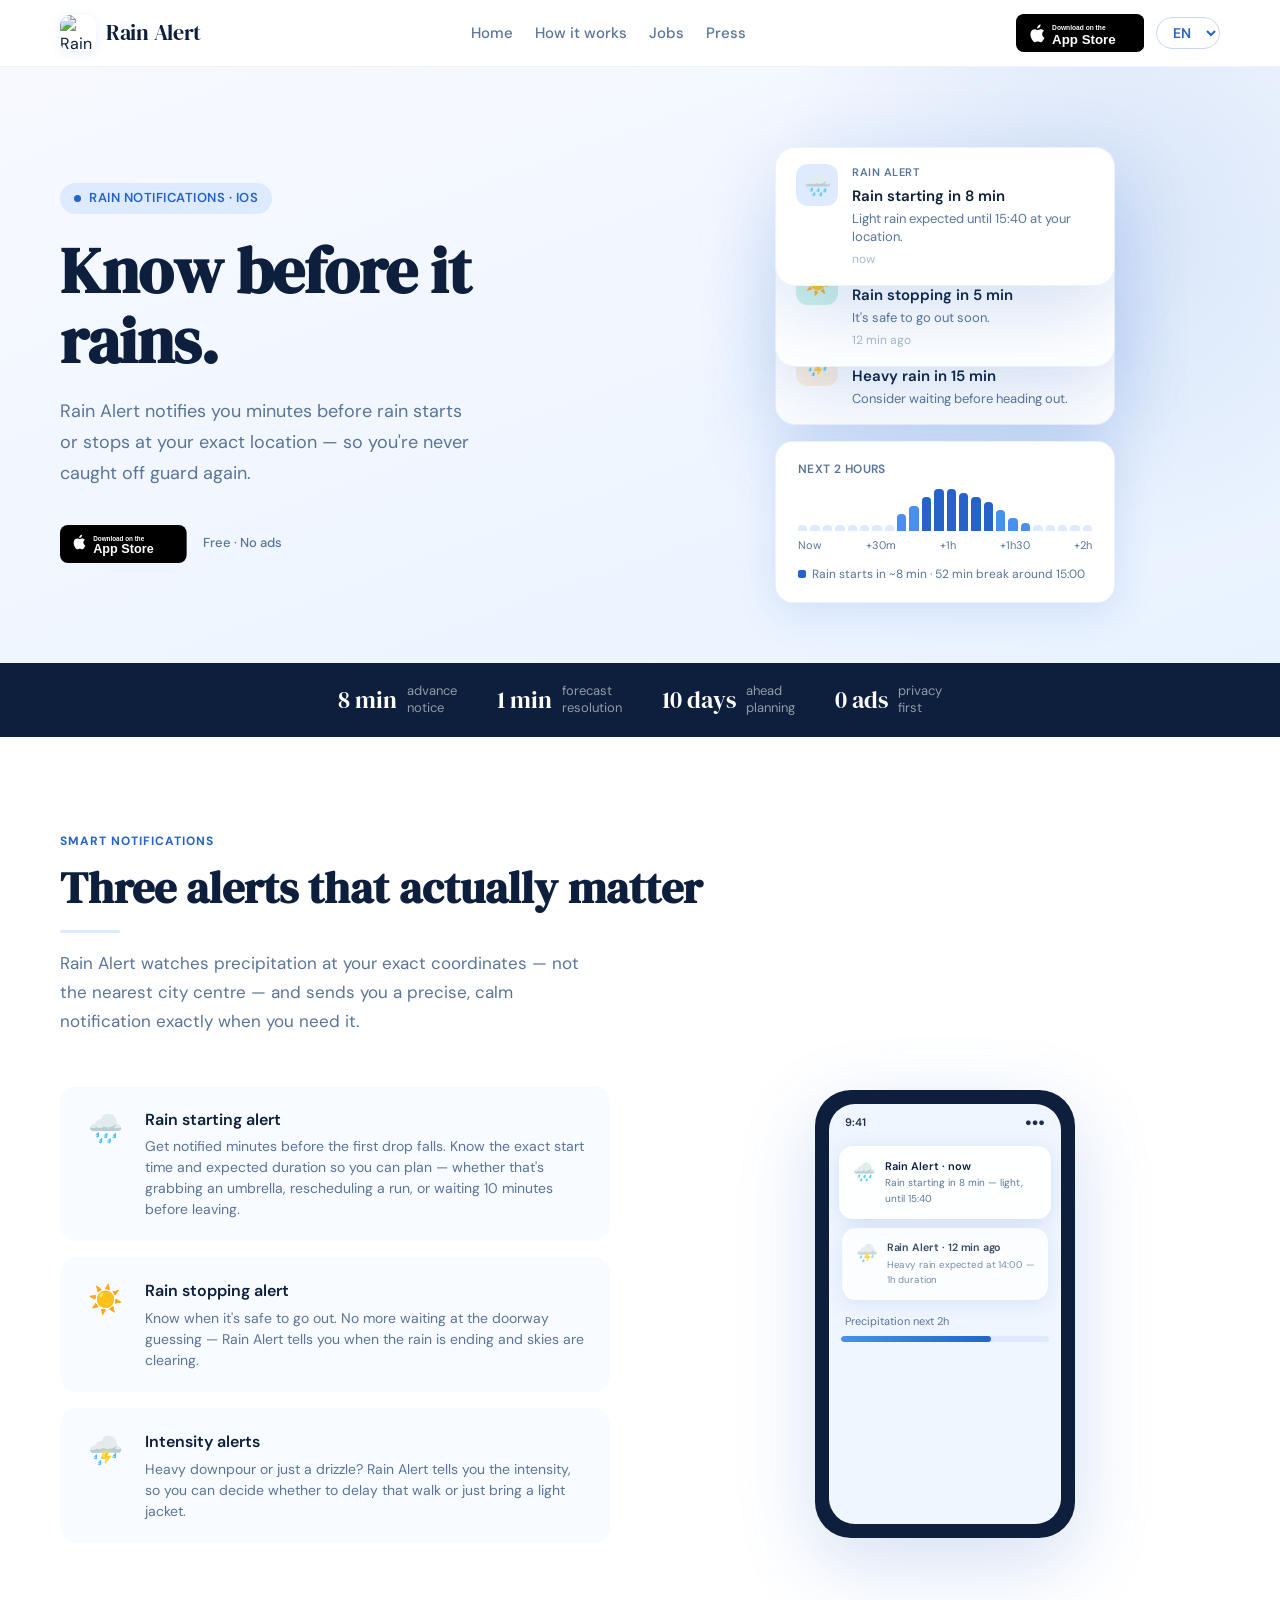
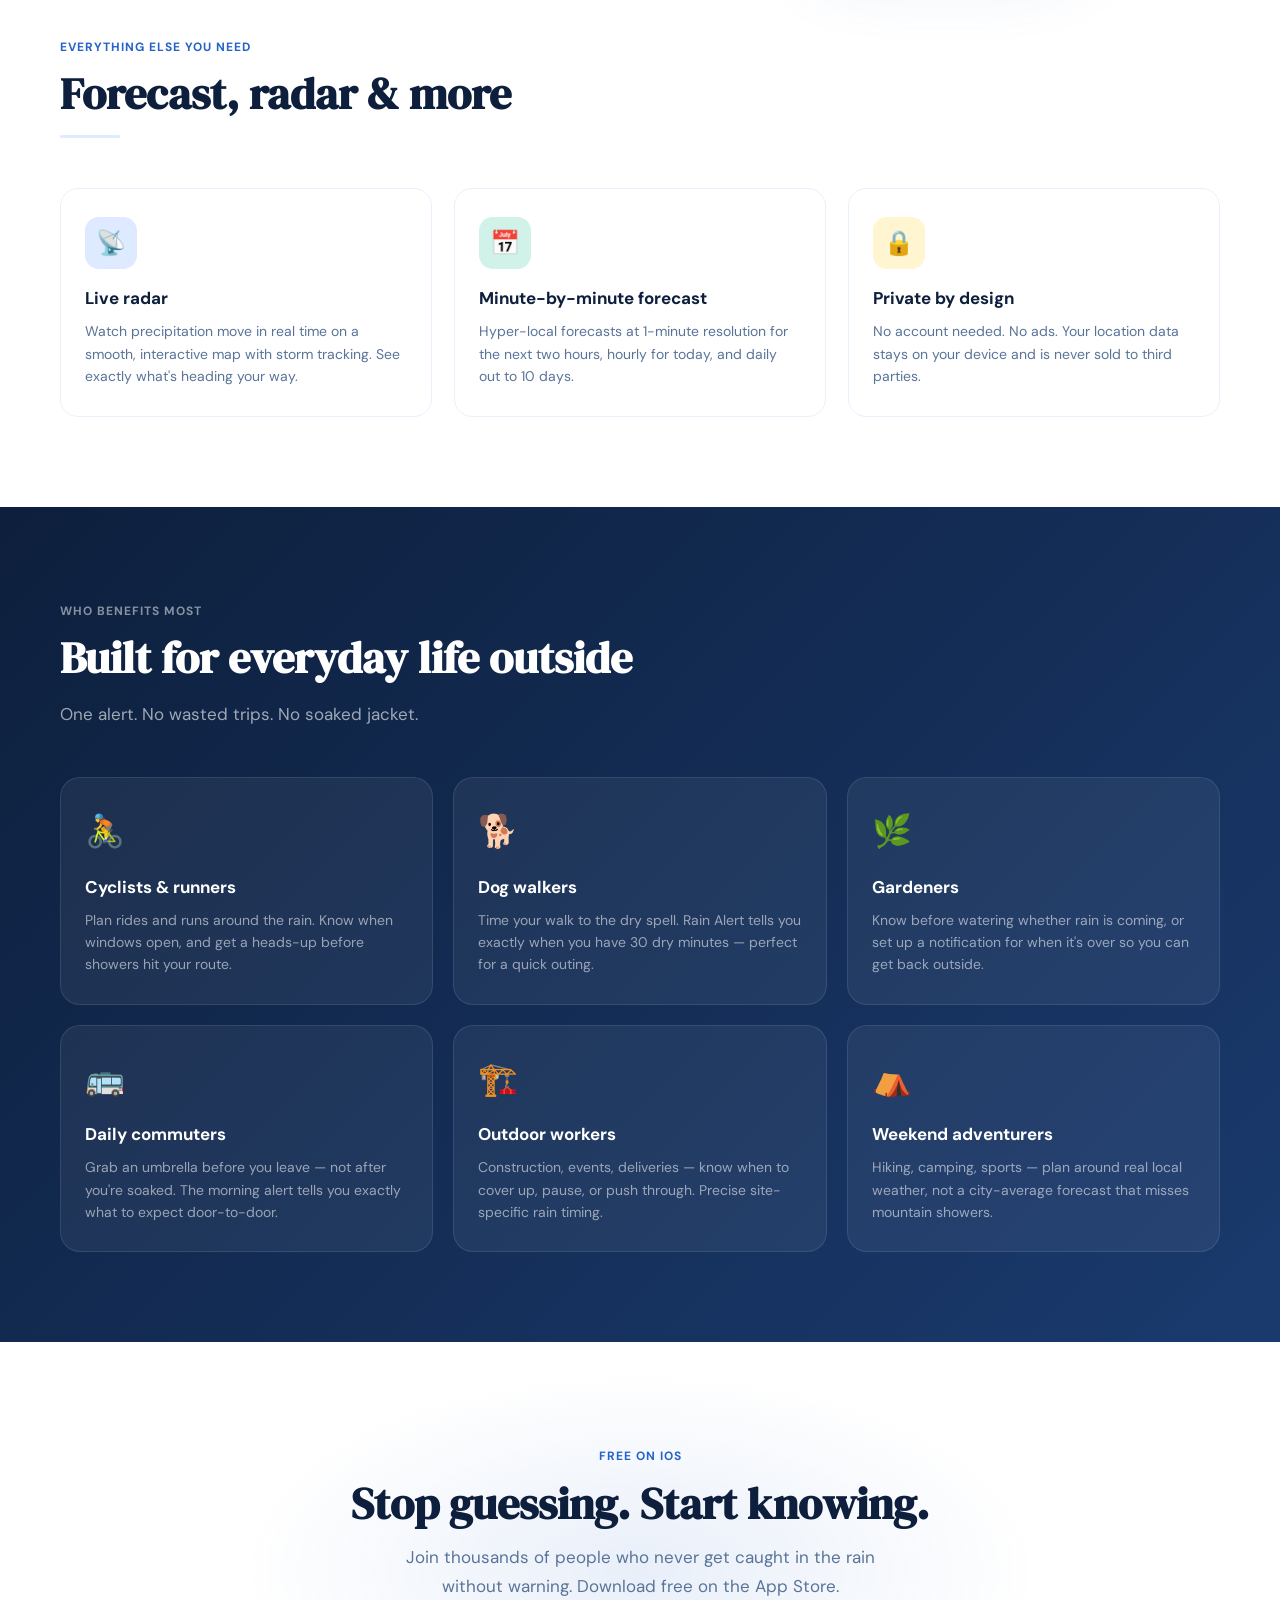
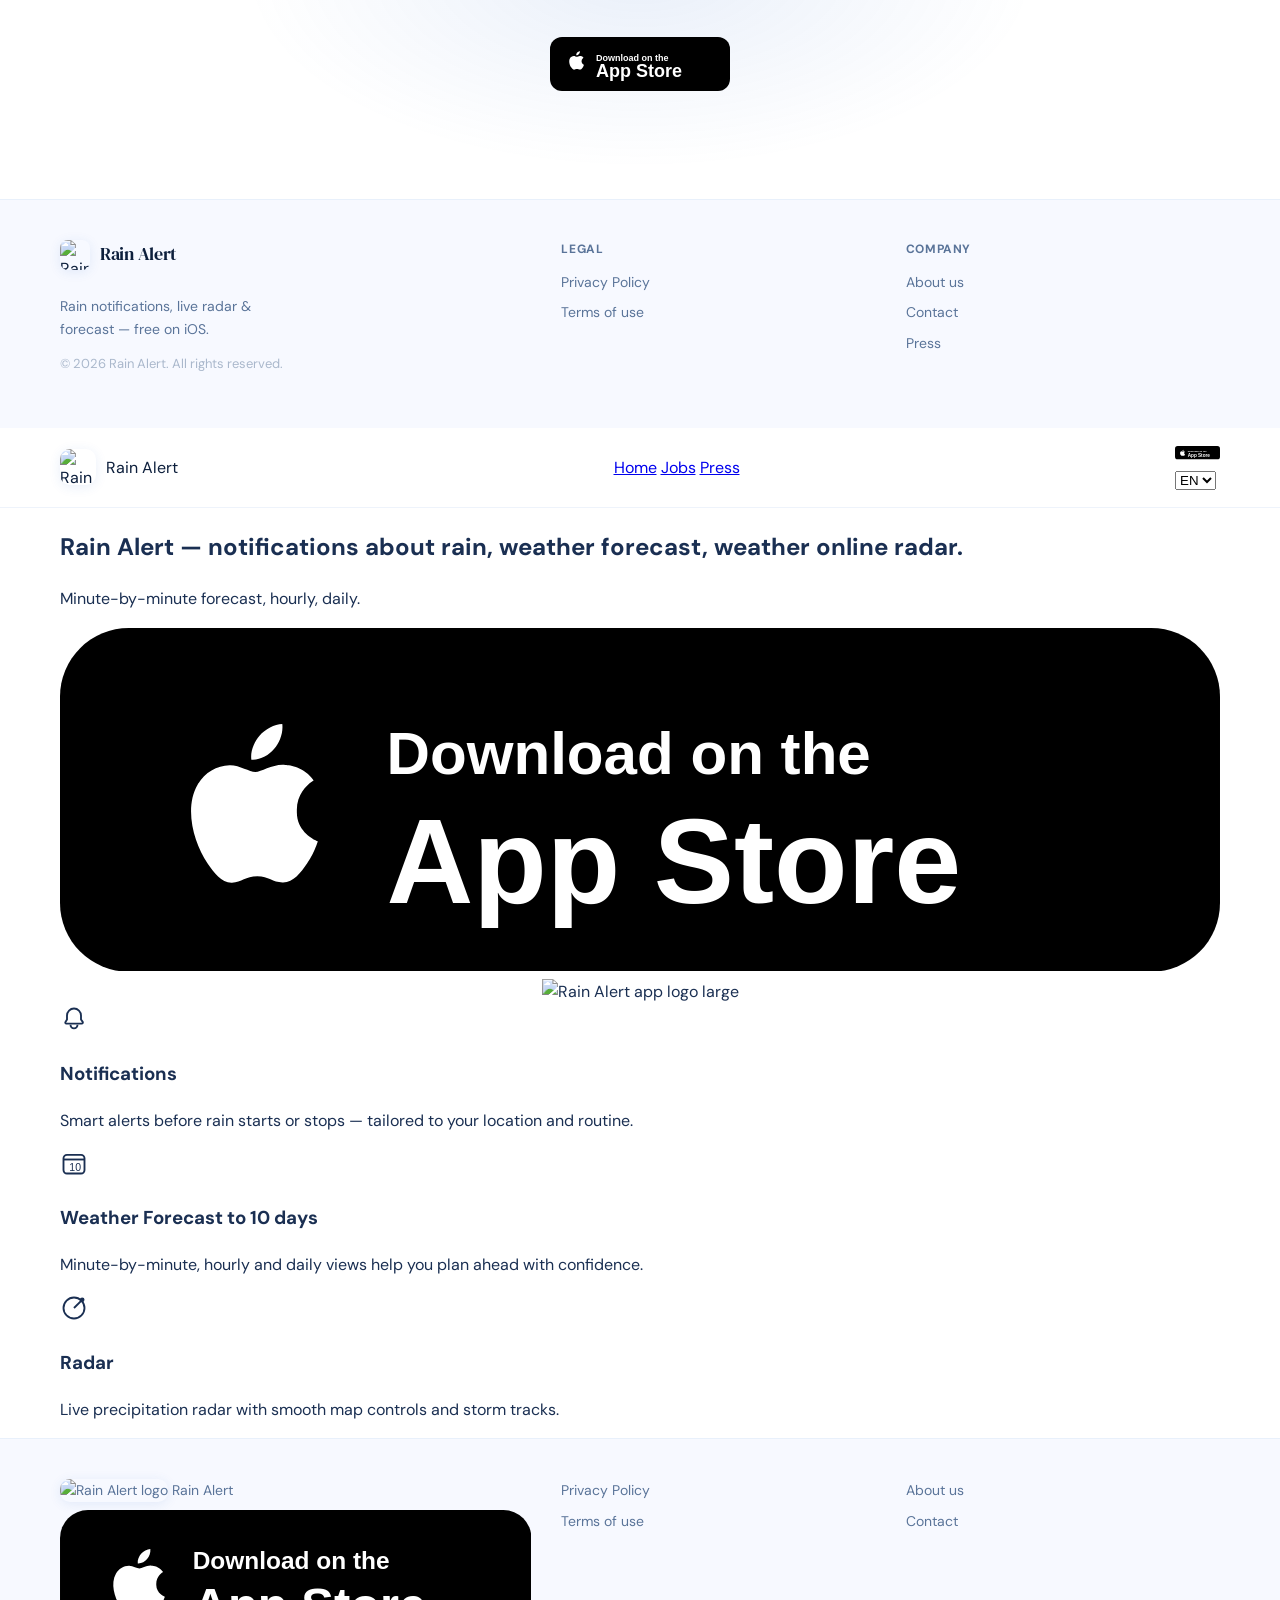
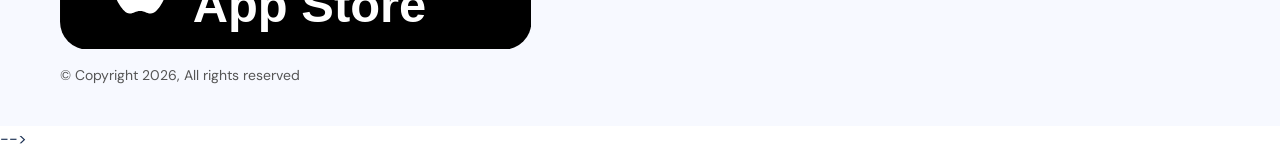
==== index.html @ 39a3f2a4 "Update index.html" ====
<!DOCTYPE html>
<html lang="en">
<head>
  <meta charset="utf-8" />
  <meta name="viewport" content="width=device-width, initial-scale=1" />
  <title>Rain Alert — Know Before It Rains</title>
  <link rel="icon" href="favicon.ico" type="image/x-icon">
  <link rel="icon" type="image/png" sizes="32x32" href="favicon-32x32.png">
  <link rel="preconnect" href="https://fonts.googleapis.com">
  <link rel="preconnect" href="https://fonts.gstatic.com" crossorigin>
  <link href="https://fonts.googleapis.com/css2?family=DM+Serif+Display:ital@0;1&family=DM+Sans:wght@400;500;600&display=swap" rel="stylesheet">
  <meta name="description" content="Rain Alert notifies you exactly when rain starts and stops at your location — minutes before it happens. Free weather radar, hourly & 10-day forecast." />
  <meta name="keywords" content="rain notification app, rain alert, rain start alert, rain stop notification, weather radar, rain forecast app" />
  <meta name="robots" content="index, follow" />
  <meta property="og:title" content="Rain Alert — Know Before It Rains" />
  <meta property="og:description" content="Get notified minutes before rain starts or stops at your exact location." />
  <meta property="og:image" content="https://rainai.app/images/og-image-en.png" />
  <meta property="og:url" content="https://rainai.app/en/" />
  <meta property="og:type" content="website" />
  <meta name="twitter:card" content="summary_large_image" />
  <meta name="twitter:title" content="Rain Alert — Know Before It Rains" />
  <meta name="twitter:description" content="Get notified minutes before rain starts or stops at your exact location." />
  <meta name="twitter:image" content="https://rainai.app/images/og-image-en.png" />

  <style>
    :root {
      --rain: #2563c8;
      --rain-light: #4a8fef;
      --rain-pale: #ddeaff;
      --sky: #f0f6ff;
      --dark: #0d1f3c;
      --text: #1a2f52;
      --muted: #5a7499;
      --white: #ffffff;
      --radius: 18px;
      --shadow-sm: 0 2px 12px rgba(37,99,200,.10);
      --shadow-md: 0 8px 40px rgba(37,99,200,.15);
      --shadow-lg: 0 24px 80px rgba(37,99,200,.20);
    }

    * { box-sizing: border-box; }
    html { scroll-behavior: smooth; }
    html, body { height: 100%; }
    body {
      margin: 0;
      font-family: 'DM Sans', -apple-system, BlinkMacSystemFont, sans-serif;
      color: var(--text);
      background: var(--white);
      line-height: 1.6;
      overflow-x: hidden;
    }

    /* ─── Animated rain background ─── */
    .rain-bg {
      position: fixed;
      inset: 0;
      pointer-events: none;
      z-index: 0;
      overflow: hidden;
      opacity: .4;
    }
    .drop {
      position: absolute;
      top: -40px;
      width: 1.5px;
      background: linear-gradient(to bottom, transparent, var(--rain-light));
      animation: fall linear infinite;
      border-radius: 2px;
    }
    @keyframes fall {
      to { transform: translateY(100vh); opacity: 0; }
    }

    /* ─── Utility ─── */
    .container { width: min(1160px, 92vw); margin: 0 auto; position: relative; z-index: 1; }
    .sr-only { position:absolute; width:1px; height:1px; overflow:hidden; clip:rect(0,0,0,0); }

    /* ─── Header ─── */
    header {
      position: sticky; top: 0; z-index: 100;
      background: rgba(255,255,255,.88);
      backdrop-filter: saturate(180%) blur(12px);
      border-bottom: 1px solid rgba(37,99,200,.08);
    }
    .nav {
      display: flex; align-items: center; justify-content: space-between;
      gap: 20px; padding: 14px 0;
    }
    .brand {
      display: inline-flex; align-items: center; gap: 10px;
      text-decoration: none; color: var(--dark);
    }
    .brand img { width: 36px; height: 36px; border-radius: 10px; box-shadow: var(--shadow-sm); }
    .brand-name { font-family: 'DM Serif Display', Georgia, serif; font-size: 22px; letter-spacing: -.3px; }

    .nav-links { display: flex; gap: 22px; }
    .nav-links a {
      text-decoration: none; color: var(--muted); font-weight: 500;
      font-size: 15px; transition: color .2s;
    }
    .nav-links a:hover { color: var(--rain); }

    .nav-right { display: flex; align-items: center; gap: 12px; }

    /* App Store badge */
    .badge-wrap { display: inline-flex; align-items: center; text-decoration: none; }
    .badge-wrap svg { height: 38px; width: auto; transition: opacity .2s; }
    .badge-wrap:hover svg { opacity: .8; }

    .lang-btn {
      border: 1.5px solid rgba(37,99,200,.25); border-radius: 999px;
      padding: 5px 12px; background: transparent; font-size: 14px;
      font-weight: 600; color: var(--rain); cursor: pointer;
      font-family: inherit; transition: background .2s;
    }
    .lang-btn:hover { background: var(--rain-pale); }

    /* ─── Hero ─── */
    .hero-section {
      padding: 80px 0 60px;
      background: linear-gradient(160deg, #f7f9ff 0%, var(--sky) 55%, #e8f2ff 100%);
      position: relative; overflow: hidden;
    }
    .hero-section::before {
      content: '';
      position: absolute;
      width: 700px; height: 700px;
      background: radial-gradient(circle, rgba(37,99,200,.12) 0%, transparent 70%);
      top: -200px; right: -180px;
      border-radius: 50%;
    }

    .hero-inner {
      display: grid;
      grid-template-columns: 1fr 1fr;
      gap: 60px;
      align-items: center;
    }

    /* Eyebrow tag */
    .eyebrow {
      display: inline-flex; align-items: center; gap: 8px;
      background: var(--rain-pale); color: var(--rain);
      font-size: 13px; font-weight: 600; letter-spacing: .5px;
      padding: 5px 14px; border-radius: 999px;
      margin-bottom: 22px; text-transform: uppercase;
    }
    .eyebrow-dot {
      width: 7px; height: 7px; border-radius: 50%;
      background: var(--rain); animation: pulse 2s infinite;
    }
    @keyframes pulse {
      0%, 100% { opacity: 1; transform: scale(1); }
      50% { opacity: .5; transform: scale(.7); }
    }

    .hero-h1 {
      font-family: 'DM Serif Display', Georgia, serif;
      font-size: clamp(36px, 5vw, 64px);
      line-height: 1.1;
      margin: 0 0 20px;
      color: var(--dark);
      letter-spacing: -.5px;
    }
    .hero-h1 em {
      font-style: italic;
      color: var(--rain);
    }
    .hero-sub {
      font-size: clamp(16px, 2vw, 18px);
      color: var(--muted);
      margin: 0 0 32px;
      max-width: 420px;
      line-height: 1.7;
    }

    .hero-cta-group { display: flex; align-items: center; gap: 16px; flex-wrap: wrap; }

    /* Primary CTA button */
    .cta-primary {
      display: inline-flex; align-items: center; gap: 10px;
      background: var(--dark); color: var(--white);
      text-decoration: none; border-radius: 14px;
      padding: 0 4px 0 0; overflow: hidden;
      font-weight: 600; font-size: 15px;
      box-shadow: var(--shadow-md);
      transition: transform .2s, box-shadow .2s;
    }
    .cta-primary:hover { transform: translateY(-2px); box-shadow: var(--shadow-lg); }

    .cta-stat {
      font-size: 13px; color: var(--muted); font-weight: 500;
    }
    .cta-stat strong { color: var(--text); }

    /* ─── Notification Mock ─── */
    .hero-visual { display: flex; flex-direction: column; align-items: center; gap: 16px; }

    .notif-stack { position: relative; width: 340px; }

    .notif-card {
      background: var(--white);
      border-radius: 20px;
      padding: 16px 20px;
      box-shadow: var(--shadow-lg);
      display: flex; align-items: flex-start; gap: 14px;
      border: 1px solid rgba(37,99,200,.08);
      animation: slideIn .6s cubic-bezier(.22,1,.36,1) both;
    }
    .notif-card:nth-child(2) {
      transform: scale(.95) translateY(-8px);
      opacity: .7;
      animation-delay: .1s;
      position: relative; z-index: -1;
      margin-top: -40px;
    }
    .notif-card:nth-child(3) {
      transform: scale(.90) translateY(-8px);
      opacity: .45;
      animation-delay: .2s;
      position: relative; z-index: -2;
      margin-top: -40px;
    }

    @keyframes slideIn {
      from { opacity: 0; transform: translateY(20px) scale(.96); }
      to   { opacity: 1; transform: translateY(0) scale(1); }
    }

    .notif-icon {
      width: 42px; height: 42px; border-radius: 12px;
      display: grid; place-items: center; flex-shrink: 0;
      font-size: 22px;
    }
    .ni-rain { background: #ddeaff; }
    .ni-stop { background: #d0f2e8; }
    .ni-heavy { background: #fff0dd; }

    .notif-body { flex: 1; }
    .notif-app { font-size: 11px; font-weight: 600; color: var(--muted); text-transform: uppercase; letter-spacing: .5px; }
    .notif-title { font-size: 15px; font-weight: 600; color: var(--dark); margin: 2px 0; }
    .notif-text { font-size: 13px; color: var(--muted); line-height: 1.4; }
    .notif-time { font-size: 12px; color: #aab8cc; margin-top: 4px; }

    /* Rain timeline mini chart */
    .rain-timeline {
      background: var(--white);
      border-radius: var(--radius);
      padding: 18px 22px;
      box-shadow: var(--shadow-md);
      width: 340px;
      border: 1px solid rgba(37,99,200,.08);
      animation: slideIn .7s .3s cubic-bezier(.22,1,.36,1) both;
    }
    .tl-label { font-size: 12px; font-weight: 600; color: var(--muted); text-transform: uppercase; letter-spacing: .4px; margin-bottom: 10px; }
    .tl-bars { display: flex; gap: 3px; align-items: flex-end; height: 42px; }
    .tl-bar {
      flex: 1; border-radius: 4px 4px 0 0;
      background: var(--rain-pale); transition: background .3s;
    }
    .tl-bar.has-rain { background: var(--rain-light); }
    .tl-bar.heavy { background: var(--rain); }
    .tl-times { display: flex; justify-content: space-between; margin-top: 6px; }
    .tl-times span { font-size: 11px; color: var(--muted); }
    .tl-legend { display: flex; align-items: center; gap: 6px; margin-top: 10px; }
    .tl-dot { width: 8px; height: 8px; border-radius: 2px; background: var(--rain); }
    .tl-legend span { font-size: 12px; color: var(--muted); }

    /* ─── Social proof strip ─── */
    .proof-strip {
      background: var(--dark);
      padding: 18px 0;
      position: relative; z-index: 1;
    }
    .proof-inner {
      display: flex; align-items: center; justify-content: center;
      gap: 40px; flex-wrap: wrap;
    }
    .proof-item { display: flex; align-items: center; gap: 10px; }
    .proof-num { font-family: 'DM Serif Display', Georgia, serif; font-size: 24px; color: var(--white); }
    .proof-desc { font-size: 13px; color: rgba(255,255,255,.55); line-height: 1.3; }

    /* ─── Section headers ─── */
    .section-tag {
      display: inline-block;
      font-size: 12px; font-weight: 700; letter-spacing: 1px;
      text-transform: uppercase; color: var(--rain);
      margin-bottom: 12px;
    }
    .section-h2 {
      font-family: 'DM Serif Display', Georgia, serif;
      font-size: clamp(28px, 4vw, 44px);
      color: var(--dark); margin: 0 0 14px; line-height: 1.15;
    }
    .section-lead { font-size: 17px; color: var(--muted); max-width: 520px; line-height: 1.7; }

    /* ─── Notifications section ─── */
    .notif-section { padding: 90px 0; }
    .notif-grid { display: grid; grid-template-columns: 1fr 1fr; gap: 60px; align-items: center; margin-top: 50px; }

    /* Notification types */
    .notif-types { display: flex; flex-direction: column; gap: 16px; }
    .notif-type {
      display: flex; align-items: flex-start; gap: 16px;
      background: #f8fbff; border-radius: 16px;
      padding: 20px; border: 1.5px solid transparent;
      transition: border-color .2s, box-shadow .2s, transform .2s;
      cursor: default;
    }
    .notif-type:hover {
      border-color: rgba(37,99,200,.2);
      box-shadow: var(--shadow-sm);
      transform: translateX(4px);
    }
    .nt-icon { font-size: 28px; flex-shrink: 0; width: 48px; text-align: center; }
    .nt-title { font-weight: 600; font-size: 16px; color: var(--dark); margin-bottom: 4px; }
    .nt-desc { font-size: 14px; color: var(--muted); line-height: 1.5; }

    /* Mini phone mockup */
    .phone-mock {
      position: relative;
      width: 260px; margin: 0 auto;
    }
    .phone-frame {
      background: var(--dark);
      border-radius: 36px;
      padding: 14px;
      box-shadow: var(--shadow-lg), 0 0 0 1px rgba(255,255,255,.05);
    }
    .phone-screen {
      background: var(--sky);
      border-radius: 26px;
      overflow: hidden;
      height: 420px;
      position: relative;
    }
    .phone-status {
      display: flex; justify-content: space-between;
      padding: 10px 16px 6px;
      font-size: 11px; font-weight: 600; color: var(--text);
    }
    .phone-notif {
      margin: 8px 10px;
      background: rgba(255,255,255,.92);
      border-radius: 14px;
      padding: 12px 14px;
      display: flex; gap: 10px; align-items: flex-start;
      box-shadow: 0 4px 20px rgba(37,99,200,.15);
      animation: dropIn .5s cubic-bezier(.22,1,.36,1) both;
    }
    .phone-notif:nth-child(3) { animation-delay: .4s; opacity: .8; transform: scale(.97); }
    @keyframes dropIn {
      from { opacity: 0; transform: translateY(-10px); }
    }
    .phone-ni { font-size: 18px; }
    .phone-nt { font-size: 11px; font-weight: 600; color: var(--dark); }
    .phone-ns { font-size: 10px; color: var(--muted); }
    .phone-rain-bar { margin: 12px; }
    .prb-label { font-size: 11px; color: var(--muted); padding: 0 4px; margin-bottom: 6px; }
    .prb-track { height: 6px; background: var(--rain-pale); border-radius: 4px; overflow: hidden; }
    .prb-fill { height: 100%; background: linear-gradient(90deg, var(--rain-light), var(--rain)); border-radius: 4px; width: 72%; }

    /* ─── Features secondary ─── */
    .features-section { padding: 0 0 90px; }
    .features-grid { display: grid; grid-template-columns: repeat(3, 1fr); gap: 22px; margin-top: 50px; }
    .feat-card {
      background: var(--white);
      border: 1.5px solid #e8f0fb;
      border-radius: var(--radius);
      padding: 28px 24px;
      transition: box-shadow .2s, transform .2s;
    }
    .feat-card:hover { box-shadow: var(--shadow-md); transform: translateY(-4px); }
    .feat-icon {
      width: 52px; height: 52px; border-radius: 14px;
      display: grid; place-items: center;
      font-size: 24px; margin-bottom: 16px;
    }
    .fi-blue { background: #ddeaff; }
    .fi-green { background: #d0f2e8; }
    .fi-yellow { background: #fff5d0; }
    .feat-title { font-weight: 700; font-size: 17px; color: var(--dark); margin-bottom: 8px; }
    .feat-desc { font-size: 14px; color: var(--muted); line-height: 1.6; }

    /* ─── Testimonials / use-cases ─── */
    .cases-section {
      background: linear-gradient(135deg, var(--dark) 0%, #1a3a6e 100%);
      padding: 90px 0;
    }
    .cases-section .section-h2 { color: var(--white); }
    .cases-section .section-lead { color: rgba(255,255,255,.6); }
    .cases-grid { display: grid; grid-template-columns: repeat(3, 1fr); gap: 20px; margin-top: 48px; }
    .case-card {
      background: rgba(255,255,255,.06);
      border: 1px solid rgba(255,255,255,.1);
      border-radius: 20px;
      padding: 28px 24px;
      transition: background .2s;
    }
    .case-card:hover { background: rgba(255,255,255,.10); }
    .case-emoji { font-size: 32px; margin-bottom: 16px; }
    .case-title { font-weight: 700; font-size: 17px; color: var(--white); margin-bottom: 8px; }
    .case-desc { font-size: 14px; color: rgba(255,255,255,.55); line-height: 1.6; }

    /* ─── Final CTA ─── */
    .cta-section { padding: 100px 0; text-align: center; position: relative; overflow: hidden; }
    .cta-section::before {
      content: '';
      position: absolute;
      width: 800px; height: 400px;
      background: radial-gradient(ellipse, rgba(37,99,200,.10) 0%, transparent 70%);
      left: 50%; top: 50%; transform: translate(-50%, -50%);
      pointer-events: none;
    }
    .cta-section .section-h2 { margin: 0 auto 14px; }
    .cta-section .section-lead { margin: 0 auto 36px; }
    .cta-badge-large { display: inline-flex; }
    .cta-badge-large svg { height: 54px; width: auto; }

    /* ─── Footer ─── */
    footer {
      border-top: 1px solid #e8f0fb;
      padding: 40px 0;
      background: #f7f9ff;
    }
    .foot {
      display: grid;
      grid-template-columns: 1.5fr 1fr 1fr;
      gap: 30px; align-items: start;
    }
    .foot-brand { margin-bottom: 12px; }
    .foot-tagline { font-size: 14px; color: var(--muted); max-width: 220px; line-height: 1.6; }
    .foot-copy { font-size: 13px; color: #aab8cc; margin-top: 14px; }
    .foot-col-title { font-size: 12px; font-weight: 700; text-transform: uppercase; letter-spacing: .6px; color: var(--muted); margin-bottom: 12px; }
    .foot-col a { display: block; color: var(--muted); text-decoration: none; font-size: 14px; margin-bottom: 8px; transition: color .2s; }
    .foot-col a:hover { color: var(--rain); }

    /* ─── Divider ─── */
    .divider { width: 60px; height: 3px; background: var(--rain-pale); border-radius: 2px; margin: 16px 0 0; }

    /* ─── Responsive ─── */
    @media (max-width: 900px) {
      .hero-inner { grid-template-columns: 1fr; gap: 40px; }
      .hero-visual { order: -1; }
      .notif-grid { grid-template-columns: 1fr; }
      .features-grid { grid-template-columns: 1fr; }
      .cases-grid { grid-template-columns: 1fr; }
      .foot { grid-template-columns: 1fr; }
      .nav-links { display: none; }
      .proof-inner { gap: 24px; }
    }
    @media (max-width: 600px) {
      .hero-section { padding: 50px 0 40px; }
      .notif-stack { width: 300px; }
      .rain-timeline { width: 300px; }
    }
  </style>
</head>

<!-- Google tag (gtag.js) -->
<script async src="https://www.googletagmanager.com/gtag/js?id=G-SXNFQZE42S"></script>
<script>
  window.dataLayer = window.dataLayer || [];
  function gtag(){dataLayer.push(arguments);}
  gtag('js', new Date());
  gtag('config', 'G-SXNFQZE42S');
</script>

<body>

  <!-- Animated rain drops -->
  <div class="rain-bg" aria-hidden="true" id="rain-canvas"></div>

  <!-- ─── Header ─── -->
  <header>
    <div class="container nav">
      <a class="brand" href="#top" aria-label="Rain Alert home">
        <img src="images/icon_all.png" alt="Rain Alert app icon" />
        <span class="brand-name">Rain Alert</span>
      </a>

      <nav class="nav-links" aria-label="Primary">
        <a href="#top" data-i18n="nav.home">Home</a>
        <a href="#how-it-works" data-i18n="nav.how">How it works</a>
        <a href="mailto:hello@rainai.app" data-i18n="nav.jobs">Jobs</a>
        <a href="mailto:hello@rainai.app" data-i18n="nav.press">Press</a>
      </nav>

      <div class="nav-right">
        <a class="badge-wrap" href="https://apps.apple.com/app/rain-x-weather-radar-forecast/id6503618146" aria-label="Download on the App Store">
          <svg viewBox="0 0 135 40" role="img" xmlns="http://www.w3.org/2000/svg">
            <rect width="135" height="40" rx="8" fill="#000"/>
            <g transform="translate(10,8)" fill="#fff">
              <path d="M17.564 13.19c-.017-2.292 1.872-3.406 1.956-3.455-1.07-1.56-2.73-1.773-3.313-1.794-1.405-.148-2.75.828-3.467.828-.72 0-1.82-.81-2.996-.787-1.533.023-2.947.893-3.733 2.262-1.6 2.772-.406 6.871 1.15 9.12.76 1.09 1.66 2.312 2.85 2.27 1.14-.046 1.57-.734 2.95-.734 1.384 0 1.77.734 2.996.712 1.24-.02 2.03-1.107 2.79-2.2.88-1.28 1.24-2.52 1.26-2.584-.03-.013-2.42-.93-2.44-3.34zM14.93 6.06c.63-.76 1.06-1.82.94-2.88-.91.038-2 .6-2.65 1.36-.58.67-1.09 1.75-.95 2.79 1 .08 2.03-.51 2.66-1.27z"/>
              <g font-family="-apple-system, 'SF Pro Text', Helvetica, Arial, sans-serif" font-weight="600">
                <text x="28" y="9" font-size="7" data-i18n="badge.download">Download on the</text>
                <text x="28" y="24" font-size="14" data-i18n="badge.store">App Store</text>
              </g>
            </g>
          </svg>
        </a>
        <select class="lang-btn" id="lang">
          <option value="en">EN</option>
          <option value="fr">FR</option>
        </select>
      </div>
    </div>
  </header>

  <main id="top">

    <!-- ─── Hero ─── -->
    <section class="hero-section" aria-label="Hero">
      <div class="container hero-inner">

        <div>
          <div class="eyebrow">
            <span class="eyebrow-dot"></span>
            <span data-i18n="hero.eyebrow">Rain notifications · iOS</span>
          </div>
          <h1 class="hero-h1" data-i18n="hero.title">
            Know <em>before</em><br>it rains.
          </h1>
          <p class="hero-sub" data-i18n="hero.subtitle">
            Rain Alert notifies you <strong>minutes before rain starts or stops</strong> at your exact location — so you're never caught off guard again.
          </p>
          <div class="hero-cta-group">
            <a class="badge-wrap" href="https://apps.apple.com/app/rain-x-weather-radar-forecast/id6503618146" aria-label="Download on the App Store">
              <svg viewBox="0 0 160 48" xmlns="http://www.w3.org/2000/svg" role="img">
                <rect width="160" height="48" rx="10" fill="#000"/>
                <g transform="translate(12,9)" fill="#fff">
                  <path d="M17.564 13.19c-.017-2.292 1.872-3.406 1.956-3.455-1.07-1.56-2.73-1.773-3.313-1.794-1.405-.148-2.75.828-3.467.828-.72 0-1.82-.81-2.996-.787-1.533.023-2.947.893-3.733 2.262-1.6 2.772-.406 6.871 1.15 9.12.76 1.09 1.66 2.312 2.85 2.27 1.14-.046 1.57-.734 2.95-.734 1.384 0 1.77.734 2.996.712 1.24-.02 2.03-1.107 2.79-2.2.88-1.28 1.24-2.52 1.26-2.584-.03-.013-2.42-.93-2.44-3.34zM14.93 6.06c.63-.76 1.06-1.82.94-2.88-.91.038-2 .6-2.65 1.36-.58.67-1.09 1.75-.95 2.79 1 .08 2.03-.51 2.66-1.27z"/>
                  <g font-family="-apple-system, 'SF Pro Text', Helvetica, Arial, sans-serif" font-weight="600">
                    <text x="30" y="11" font-size="8" data-i18n="badge.download">Download on the</text>
                    <text x="30" y="27" font-size="16" data-i18n="badge.store">App Store</text>
                  </g>
                </g>
              </svg>
            </a>
            <p class="cta-stat" data-i18n="hero.free">Free · No ads</p>
          </div>
        </div>

        <!-- Visual: stacked notifications + mini timeline -->
        <div class="hero-visual" aria-hidden="true">
          <div class="notif-stack">
            <div class="notif-card">
              <div class="notif-icon ni-rain">🌧️</div>
              <div class="notif-body">
                <div class="notif-app">Rain Alert</div>
                <div class="notif-title" data-i18n="notif1.title">Rain starting in 8 min</div>
                <div class="notif-text" data-i18n="notif1.text">Light rain expected until 15:40 at your location.</div>
                <div class="notif-time" data-i18n="notif1.time">now</div>
              </div>
            </div>
            <div class="notif-card">
              <div class="notif-icon ni-stop">☀️</div>
              <div class="notif-body">
                <div class="notif-app">Rain Alert</div>
                <div class="notif-title" data-i18n="notif2.title">Rain stopping in 5 min</div>
                <div class="notif-text" data-i18n="notif2.text">It's safe to go out soon.</div>
                <div class="notif-time" data-i18n="notif2.time">12 min ago</div>
              </div>
            </div>
            <div class="notif-card">
              <div class="notif-icon ni-heavy">⛈️</div>
              <div class="notif-body">
                <div class="notif-app">Rain Alert</div>
                <div class="notif-title" data-i18n="notif3.title">Heavy rain in 15 min</div>
                <div class="notif-text" data-i18n="notif3.text">Consider waiting before heading out.</div>
              </div>
            </div>
          </div>

          <div class="rain-timeline">
            <div class="tl-label" data-i18n="tl.label">Next 2 hours</div>
            <div class="tl-bars" id="tl-bars"></div>
            <div class="tl-times">
              <span>Now</span><span>+30m</span><span>+1h</span><span>+1h30</span><span>+2h</span>
            </div>
            <div class="tl-legend">
              <div class="tl-dot"></div>
              <span data-i18n="tl.legend">Rain starts in ~8 min, 52 min break around 15:00</span>
            </div>
          </div>
        </div>
      </div>
    </section>

    <!-- ─── Proof strip ─── -->
    <div class="proof-strip" role="complementary" aria-label="Stats">
      <div class="container proof-inner">
        <div class="proof-item">
          <span class="proof-num">8 min</span>
          <span class="proof-desc">advance<br>notice</span>
        </div>
        <div class="proof-item">
          <span class="proof-num">1 min</span>
          <span class="proof-desc">forecast<br>resolution</span>
        </div>
        <div class="proof-item">
          <span class="proof-num">10 days</span>
          <span class="proof-desc">ahead<br>planning</span>
        </div>
        <div class="proof-item">
          <span class="proof-num">0 ads</span>
          <span class="proof-desc">privacy<br>first</span>
        </div>
      </div>
    </div>

    <!-- ─── Notifications deep-dive ─── -->
    <section class="notif-section container" id="how-it-works" aria-label="How notifications work">
      <div>
        <span class="section-tag" data-i18n="notif.tag">Smart notifications</span>
        <h2 class="section-h2" data-i18n="notif.h2">Three alerts that actually matter</h2>
        <div class="divider"></div>
        <p class="section-lead" data-i18n="notif.lead" style="margin-top:16px">
          Rain Alert watches precipitation at your exact coordinates — not the nearest city centre — and sends you a precise, calm notification exactly when you need it.
        </p>
      </div>

      <div class="notif-grid">
        <div class="notif-types">
          <div class="notif-type">
            <div class="nt-icon">🌧️</div>
            <div>
              <div class="nt-title" data-i18n="nt1.title">Rain starting alert</div>
              <div class="nt-desc" data-i18n="nt1.desc">Get notified minutes before the first drop falls. Know the exact start time and expected duration so you can plan — whether that's grabbing an umbrella, rescheduling a run, or waiting 10 minutes before leaving.</div>
            </div>
          </div>
          <div class="notif-type">
            <div class="nt-icon">☀️</div>
            <div>
              <div class="nt-title" data-i18n="nt2.title">Rain stopping alert</div>
              <div class="nt-desc" data-i18n="nt2.desc">Know when it's safe to go out. No more waiting at the doorway guessing — Rain Alert tells you when the rain is ending and skies are clearing.</div>
            </div>
          </div>
          <div class="notif-type">
            <div class="nt-icon">⛈️</div>
            <div>
              <div class="nt-title" data-i18n="nt3.title">Intensity alerts</div>
              <div class="nt-desc" data-i18n="nt3.desc">Heavy downpour or just a drizzle? Rain Alert tells you the intensity, so you can decide whether to delay that walk or just bring a light jacket.</div>
            </div>
          </div>
        </div>

        <!-- Phone mockup -->
        <div>
          <div class="phone-mock" aria-hidden="true">
            <div class="phone-frame">
              <div class="phone-screen">
                <div class="phone-status">
                  <span>9:41</span><span>●●●</span>
                </div>
                <div class="phone-notif">
                  <div class="phone-ni">🌧️</div>
                  <div>
                    <div class="phone-nt" data-i18n="phone.n1">Rain Alert · now</div>
                    <div class="phone-ns" data-i18n="phone.n1t">Rain starting in 8 min — light, until 15:40</div>
                  </div>
                </div>
                <div class="phone-notif">
                  <div class="phone-ni">⛈️</div>
                  <div>
                    <div class="phone-nt" data-i18n="phone.n2">Rain Alert · 12 min ago</div>
                    <div class="phone-ns" data-i18n="phone.n2t">Heavy rain expected at 14:00 — 1h duration</div>
                  </div>
                </div>
                <div class="phone-rain-bar">
                  <div class="prb-label" data-i18n="phone.chart">Precipitation next 2h</div>
                  <div class="prb-track"><div class="prb-fill"></div></div>
                </div>
              </div>
            </div>
          </div>
        </div>
      </div>
    </section>

    <!-- ─── Additional features ─── -->
    <section class="features-section container" aria-label="Additional features">
      <span class="section-tag" data-i18n="feat.tag">Everything else you need</span>
      <h2 class="section-h2" data-i18n="feat.h2">Forecast, radar &amp; more</h2>
      <div class="divider"></div>

      <div class="features-grid">
        <article class="feat-card">
          <div class="feat-icon fi-blue">📡</div>
          <div class="feat-title" data-i18n="feat1.title">Live radar</div>
          <div class="feat-desc" data-i18n="feat1.desc">Watch precipitation move in real time on a smooth, interactive map with storm tracking. See exactly what's heading your way.</div>
        </article>
        <article class="feat-card">
          <div class="feat-icon fi-green">📅</div>
          <div class="feat-title" data-i18n="feat2.title">Minute-by-minute forecast</div>
          <div class="feat-desc" data-i18n="feat2.desc">Hyper-local forecasts at 1-minute resolution for the next two hours, hourly for today, and daily out to 10 days.</div>
        </article>
        <article class="feat-card">
          <div class="feat-icon fi-yellow">🔒</div>
          <div class="feat-title" data-i18n="feat3.title">Private by design</div>
          <div class="feat-desc" data-i18n="feat3.desc">No account needed. No ads. Your location data stays on your device and is never sold to third parties.</div>
        </article>
      </div>
    </section>

    <!-- ─── Use cases ─── -->
    <section class="cases-section" aria-label="Who uses Rain Alert">
      <div class="container">
        <span class="section-tag" style="color:rgba(255,255,255,.5)" data-i18n="cases.tag">Who benefits most</span>
        <h2 class="section-h2" data-i18n="cases.h2">Built for everyday life outside</h2>
        <p class="section-lead" data-i18n="cases.lead">One alert. No wasted trips. No soaked jacket.</p>
        <div class="cases-grid">
          <div class="case-card">
            <div class="case-emoji">🚴</div>
            <div class="case-title" data-i18n="c1.title">Cyclists &amp; runners</div>
            <div class="case-desc" data-i18n="c1.desc">Plan rides and runs around the rain. Know when windows open, and get a heads-up before showers hit your route.</div>
          </div>
          <div class="case-card">
            <div class="case-emoji">🐕</div>
            <div class="case-title" data-i18n="c2.title">Dog walkers</div>
            <div class="case-desc" data-i18n="c2.desc">Time your walk to the dry spell. Rain Alert tells you exactly when you have 30 dry minutes — perfect for a quick outing.</div>
          </div>
          <div class="case-card">
            <div class="case-emoji">🌿</div>
            <div class="case-title" data-i18n="c3.title">Gardeners</div>
            <div class="case-desc" data-i18n="c3.desc">Know before watering whether rain is coming, or set up a notification for when it's over so you can get back outside.</div>
          </div>
          <div class="case-card">
            <div class="case-emoji">🚌</div>
            <div class="case-title" data-i18n="c4.title">Daily commuters</div>
            <div class="case-desc" data-i18n="c4.desc">Grab an umbrella before you leave — not after you're soaked. The morning alert tells you exactly what to expect door-to-door.</div>
          </div>
          <div class="case-card">
            <div class="case-emoji">🏗️</div>
            <div class="case-title" data-i18n="c5.title">Outdoor workers</div>
            <div class="case-desc" data-i18n="c5.desc">Construction, events, deliveries — know when to cover up, pause, or push through. Precise site-specific rain timing.</div>
          </div>
          <div class="case-card">
            <div class="case-emoji">⛺</div>
            <div class="case-title" data-i18n="c6.title">Weekend adventurers</div>
            <div class="case-desc" data-i18n="c6.desc">Hiking, camping, sports — plan around real local weather, not a city-average forecast that misses mountain showers.</div>
          </div>
        </div>
      </div>
    </section>

    <!-- ─── Final CTA ─── -->
    <section class="cta-section" aria-label="Download CTA">
      <div class="container">
        <span class="section-tag" data-i18n="cta.tag">Free on iOS</span>
        <h2 class="section-h2" data-i18n="cta.h2">Stop guessing. Start knowing.</h2>
        <p class="section-lead" data-i18n="cta.lead">
          Join thousands of people who never get caught in the rain without warning. Download free on the App Store.
        </p>
        <a class="badge-wrap cta-badge-large" href="https://apps.apple.com/app/rain-x-weather-radar-forecast/id6503618146" aria-label="Download on the App Store">
          <svg viewBox="0 0 180 54" xmlns="http://www.w3.org/2000/svg" role="img">
            <rect width="180" height="54" rx="12" fill="#000"/>
            <g transform="translate(14,11)" fill="#fff">
              <path d="M17.564 13.19c-.017-2.292 1.872-3.406 1.956-3.455-1.07-1.56-2.73-1.773-3.313-1.794-1.405-.148-2.75.828-3.467.828-.72 0-1.82-.81-2.996-.787-1.533.023-2.947.893-3.733 2.262-1.6 2.772-.406 6.871 1.15 9.12.76 1.09 1.66 2.312 2.85 2.27 1.14-.046 1.57-.734 2.95-.734 1.384 0 1.77.734 2.996.712 1.24-.02 2.03-1.107 2.79-2.2.88-1.28 1.24-2.52 1.26-2.584-.03-.013-2.42-.93-2.44-3.34zM14.93 6.06c.63-.76 1.06-1.82.94-2.88-.91.038-2 .6-2.65 1.36-.58.67-1.09 1.75-.95 2.79 1 .08 2.03-.51 2.66-1.27z"/>
              <g font-family="-apple-system, 'SF Pro Text', Helvetica, Arial, sans-serif" font-weight="600">
                <text x="32" y="13" font-size="9" data-i18n="badge.download">Download on the</text>
                <text x="32" y="29" font-size="18" data-i18n="badge.store">App Store</text>
              </g>
            </g>
          </svg>
        </a>
      </div>
    </section>

  </main>

  <!-- ─── Footer ─── -->
  <footer>
    <div class="container foot">
      <div>
        <div class="foot-brand">
          <a class="brand" href="#top" aria-label="Rain Alert home">
            <img src="images/icon_all.png" alt="Rain Alert logo" style="width:30px;height:30px;border-radius:8px;" />
            <span class="brand-name" style="font-size:18px;">Rain Alert</span>
          </a>
        </div>
        <p class="foot-tagline" data-i18n="footer.tagline">Rain notifications, live radar &amp; forecast — free on iOS.</p>
        <p class="foot-copy">© 2026 Rain Alert. All rights reserved.</p>
      </div>

      <div class="foot-col">
        <div class="foot-col-title" data-i18n="footer.legal.heading">Legal</div>
        <a href="privacy.html" data-i18n="footer.privacy">Privacy Policy</a>
        <a href="terms.html" data-i18n="footer.terms">Terms of use</a>
      </div>

      <div class="foot-col">
        <div class="foot-col-title" data-i18n="footer.company.heading">Company</div>
        <a href="about.html" data-i18n="footer.about">About us</a>
        <a href="mailto:hello@rainai.app" data-i18n="footer.contact">Contact</a>
        <a href="mailto:hello@rainai.app" data-i18n="nav.press">Press</a>
      </div>
    </div>
  </footer>

  <script>
    /* ─── Animated rain drops ─── */
    (function() {
      const canvas = document.getElementById('rain-canvas');
      const COUNT = 40;
      for (let i = 0; i < COUNT; i++) {
        const d = document.createElement('div');
        d.className = 'drop';
        const h = 30 + Math.random() * 80;
        d.style.cssText = `
          left: ${Math.random()*100}%;
          height: ${h}px;
          animation-duration: ${1.2 + Math.random()*2}s;
          animation-delay: ${-Math.random()*3}s;
          opacity: ${0.2 + Math.random()*.5};
        `;
        canvas.appendChild(d);
      }
    })();

    /* ─── Timeline bars ─── */
    (function() {
      const bars = document.getElementById('tl-bars');
      if (!bars) return;
      // 24 bars representing 2h, pattern: dry 0-8, rain 8-18, lighter 18-24
      const pattern = [0,0,0,0,0,0,0,0,.4,.6,.8,1,1,.9,.8,.7,.5,.3,.2,0,0,0,0,0];
      pattern.forEach(v => {
        const b = document.createElement('div');
        b.className = 'tl-bar' + (v >= .7 ? ' heavy' : v > 0 ? ' has-rain' : '');
        b.style.height = Math.max(6, Math.round(v * 42)) + 'px';
        bars.appendChild(b);
      });
    })();

    /* ─── i18n ─── */
    const i18n = {
      en: {
        'badge.download': 'Download on the',
        'badge.store': 'App Store',
        'nav.home': 'Home',
        'nav.how': 'How it works',
        'nav.jobs': 'Jobs',
        'nav.press': 'Press',
        'hero.eyebrow': 'Rain notifications · iOS',
        'hero.title': 'Know before it rains.',
        'hero.subtitle': 'Rain Alert notifies you minutes before rain starts or stops at your exact location — so you\'re never caught off guard again.',
        'hero.free': 'Free · No ads',
        'notif1.title': 'Rain starting in 8 min',
        'notif1.text': 'Light rain expected until 15:40 at your location.',
        'notif1.time': 'now',
        'notif2.title': 'Rain stopping in 5 min',
        'notif2.text': 'It\'s safe to go out soon.',
        'notif2.time': '12 min ago',
        'notif3.title': 'Heavy rain in 15 min',
        'notif3.text': 'Consider waiting before heading out.',
        'tl.label': 'Next 2 hours',
        'tl.legend': 'Rain starts in ~8 min · 52 min break around 15:00',
        'notif.tag': 'Smart notifications',
        'notif.h2': 'Three alerts that actually matter',
        'notif.lead': 'Rain Alert watches precipitation at your exact coordinates — not the nearest city centre — and sends you a precise, calm notification exactly when you need it.',
        'nt1.title': 'Rain starting alert',
        'nt1.desc': 'Get notified minutes before the first drop falls. Know the exact start time and expected duration so you can plan — whether that\'s grabbing an umbrella, rescheduling a run, or waiting 10 minutes before leaving.',
        'nt2.title': 'Rain stopping alert',
        'nt2.desc': 'Know when it\'s safe to go out. No more waiting at the doorway guessing — Rain Alert tells you when the rain is ending and skies are clearing.',
        'nt3.title': 'Intensity alerts',
        'nt3.desc': 'Heavy downpour or just a drizzle? Rain Alert tells you the intensity, so you can decide whether to delay that walk or just bring a light jacket.',
        'phone.n1': 'Rain Alert · now',
        'phone.n1t': 'Rain starting in 8 min — light, until 15:40',
        'phone.n2': 'Rain Alert · 12 min ago',
        'phone.n2t': 'Heavy rain expected at 14:00 — 1h duration',
        'phone.chart': 'Precipitation next 2h',
        'feat.tag': 'Everything else you need',
        'feat.h2': 'Forecast, radar & more',
        'feat1.title': 'Live radar',
        'feat1.desc': 'Watch precipitation move in real time on a smooth, interactive map with storm tracking. See exactly what\'s heading your way.',
        'feat2.title': 'Minute-by-minute forecast',
        'feat2.desc': 'Hyper-local forecasts at 1-minute resolution for the next two hours, hourly for today, and daily out to 10 days.',
        'feat3.title': 'Private by design',
        'feat3.desc': 'No account needed. No ads. Your location data stays on your device and is never sold to third parties.',
        'cases.tag': 'Who benefits most',
        'cases.h2': 'Built for everyday life outside',
        'cases.lead': 'One alert. No wasted trips. No soaked jacket.',
        'c1.title': 'Cyclists & runners',
        'c1.desc': 'Plan rides and runs around the rain. Know when windows open, and get a heads-up before showers hit your route.',
        'c2.title': 'Dog walkers',
        'c2.desc': 'Time your walk to the dry spell. Rain Alert tells you exactly when you have 30 dry minutes — perfect for a quick outing.',
        'c3.title': 'Gardeners',
        'c3.desc': 'Know before watering whether rain is coming, or set up a notification for when it\'s over so you can get back outside.',
        'c4.title': 'Daily commuters',
        'c4.desc': 'Grab an umbrella before you leave — not after you\'re soaked. The morning alert tells you exactly what to expect door-to-door.',
        'c5.title': 'Outdoor workers',
        'c5.desc': 'Construction, events, deliveries — know when to cover up, pause, or push through. Precise site-specific rain timing.',
        'c6.title': 'Weekend adventurers',
        'c6.desc': 'Hiking, camping, sports — plan around real local weather, not a city-average forecast that misses mountain showers.',
        'cta.tag': 'Free on iOS',
        'cta.h2': 'Stop guessing. Start knowing.',
        'cta.lead': 'Join thousands of people who never get caught in the rain without warning. Download free on the App Store.',
        'footer.tagline': 'Rain notifications, live radar & forecast — free on iOS.',
        'footer.legal.heading': 'Legal',
        'footer.company.heading': 'Company',
        'footer.privacy': 'Privacy Policy',
        'footer.terms': 'Terms of use',
        'footer.about': 'About us',
        'footer.contact': 'Contact',
      },
      fr: {
        'badge.download': 'Télécharger sur',
        'badge.store': "l'App Store",
        'nav.home': 'Accueil',
        'nav.how': 'Comment ça marche',
        'nav.jobs': 'Recrutement',
        'nav.press': 'Presse',
        'hero.eyebrow': 'Alertes pluie · iOS',
        'hero.title': 'Sachez avant qu\'il pleuve.',
        'hero.subtitle': 'Rain Alert vous avertit quelques minutes avant que la pluie commence ou s\'arrête à votre position exacte — fini les mauvaises surprises.',
        'hero.free': 'Gratuit · Sans pub',
        'notif1.title': 'Pluie dans 8 min',
        'notif1.text': 'Pluie légère attendue jusqu\'à 15h40 à votre position.',
        'notif1.time': 'maintenant',
        'notif2.title': 'Pluie s\'arrête dans 5 min',
        'notif2.text': 'Vous pouvez bientôt sortir.',
        'notif2.time': 'il y a 12 min',
        'notif3.title': 'Forte pluie dans 15 min',
        'notif3.text': 'Il vaut mieux attendre avant de sortir.',
        'tl.label': 'Prochaines 2 heures',
        'tl.legend': 'Pluie dans ~8 min · Pause de 52 min vers 15h00',
        'notif.tag': 'Notifications intelligentes',
        'notif.h2': 'Trois alertes vraiment utiles',
        'notif.lead': 'Rain Alert surveille les précipitations à vos coordonnées exactes — pas le centre-ville le plus proche — et vous envoie une notification précise et discrète exactement quand vous en avez besoin.',
        'nt1.title': 'Alerte début de pluie',
        'nt1.desc': 'Soyez averti quelques minutes avant la première goutte. Connaissez l\'heure de début exacte et la durée prévue pour planifier — attraper un parapluie, reporter une sortie ou attendre 10 minutes avant de partir.',
        'nt2.title': 'Alerte fin de pluie',
        'nt2.desc': 'Sachez quand il est sûr de sortir. Fini d\'attendre devant la porte — Rain Alert vous dit quand la pluie se termine et le ciel se dégage.',
        'nt3.title': 'Alertes d\'intensité',
        'nt3.desc': 'Averse forte ou simple bruine ? Rain Alert vous indique l\'intensité pour décider si vous retardez votre sortie ou prenez juste un coupe-vent.',
        'phone.n1': 'Rain Alert · maintenant',
        'phone.n1t': 'Pluie dans 8 min — légère, jusqu\'à 15h40',
        'phone.n2': 'Rain Alert · il y a 12 min',
        'phone.n2t': 'Forte pluie prévue à 14h00 — durée 1h',
        'phone.chart': 'Précipitations prochaines 2h',
        'feat.tag': 'Tout ce dont vous avez besoin',
        'feat.h2': 'Prévisions, radar et plus',
        'feat1.title': 'Radar en direct',
        'feat1.desc': 'Regardez les précipitations se déplacer en temps réel sur une carte interactive fluide avec suivi des orages. Voyez exactement ce qui arrive vers vous.',
        'feat2.title': 'Prévisions minute par minute',
        'feat2.desc': 'Prévisions hyper-locales à la minute près pour les deux prochaines heures, heure par heure pour aujourd\'hui, et jour par jour jusqu\'à 10 jours.',
        'feat3.title': 'Privé par conception',
        'feat3.desc': 'Aucun compte requis. Pas de pub. Vos données de localisation restent sur votre appareil et ne sont jamais vendues.',
        'cases.tag': 'Qui en profite le plus',
        'cases.h2': 'Conçu pour la vie quotidienne en extérieur',
        'cases.lead': 'Une alerte. Zéro déplacement inutile. Zéro veste trempée.',
        'c1.title': 'Cyclistes & coureurs',
        'c1.desc': 'Planifiez vos sorties autour de la pluie. Sachez quand les fenêtres sèches s\'ouvrent et recevez une alerte avant les averses.',
        'c2.title': 'Promeneurs de chiens',
        'c2.desc': 'Synchronisez votre balade avec les pauses sèches. Rain Alert vous dit exactement quand vous avez 30 minutes de temps sec.',
        'c3.title': 'Jardiniers',
        'c3.desc': 'Sachez avant d\'arroser si la pluie arrive, ou recevez une alerte quand elle s\'arrête pour retourner au jardin.',
        'c4.title': 'Navetteurs quotidiens',
        'c4.desc': 'Prenez votre parapluie avant de partir — pas après être trempé. L\'alerte matinale vous dit exactement quoi attendre de porte à porte.',
        'c5.title': 'Travailleurs en extérieur',
        'c5.desc': 'Chantier, événements, livraisons — sachez quand vous mettre à l\'abri, faire une pause ou continuer. Timing précis de la pluie sur site.',
        'c6.title': 'Aventuriers du week-end',
        'c6.desc': 'Randonnée, camping, sport — planifiez avec la météo locale réelle, pas une prévision de ville qui rate les averses de montagne.',
        'cta.tag': 'Gratuit sur iOS',
        'cta.h2': 'Fini de deviner. Place à la certitude.',
        'cta.lead': 'Rejoignez des milliers de personnes qui ne se font plus jamais surprendre par la pluie. Téléchargez gratuitement sur l\'App Store.',
        'footer.tagline': 'Alertes pluie, radar en direct & prévisions — gratuit sur iOS.',
        'footer.legal.heading': 'Légal',
        'footer.company.heading': 'Société',
        'footer.privacy': 'Politique de confidentialité',
        'footer.terms': "Conditions d'utilisation",
        'footer.about': 'À propos',
        'footer.contact': 'Contact',
      }
    };

    const updateI18n = (lang) => {
      document.querySelectorAll('[data-i18n]').forEach(el => {
        const key = el.getAttribute('data-i18n');
        const val = i18n[lang]?.[key];
        if (val !== undefined) el.textContent = val;
      });
      document.documentElement.lang = lang;
      localStorage.setItem('lang', lang);
    };

    const langSelect = document.getElementById('lang');
    const urlParams = new URLSearchParams(window.location.search);
    const langFromUrl = urlParams.get('lang');
    const savedLang = langFromUrl || localStorage.getItem('lang') || 'en';
    langSelect.value = savedLang;
    updateI18n(savedLang);

    langSelect.addEventListener('change', (e) => {
      const newLang = e.target.value;
      localStorage.setItem('lang', newLang);
      const base = window.location.pathname.split('/').pop();
      window.location.href = `${base}?lang=${newLang}`;
    });
  </script>
</body>
</html>



<!-- <!DOCTYPE html>
<html lang="en">
<head>

  <meta charset="utf-8" />
  <meta name="viewport" content="width=device-width, initial-scale=1" />
  <title>Rain Alert — Rain Alerts, Radar, and Weather Forecast: minute-by-minute, hourly, and daily</title>
  <link rel="icon" href="favicon.ico" type="image/x-icon">
  <link rel="icon" type="image/png" sizes="32x32" href="favicon-32x32.png">
  <meta name="description" content="Rain Alert delivers minute-by-minute, hourly, and daily weather forecasts with rain alerts and live radar. Accurate, private, and beautifully designed." />
  <meta name="keywords" content="Rain Alert, weather, rain alerts, weather radar, 10 day forecast, rain notification, accurate forecast app" />
  <meta name="robots" content="index, follow" />
  <meta property="og:title" content="Rain Alert — Rain Alerts, Radar, and Weather Forecast" />
  <meta property="og:description" content="AI-powered weather app with minute-by-minute precision and radar. Stay informed before rain starts." />
  <meta property="og:image" content="https://rainai.app/images/og-image-en.png" />
  <meta property="og:url" content="https://rainai.app/en/" />
  <meta property="og:type" content="website" />
  <meta name="twitter:card" content="summary_large_image" />
  <meta name="twitter:title" content="Rain Alert — Smart Rain Alerts" />
  <meta name="twitter:description" content="Get AI-powered weather alerts, forecasts, and radar in one clean app." />
  <meta name="twitter:image" content="https://rainai.app/images/og-image-en.png" />

  
  <style>
    :root {
      --accent-1: rgb(245,195,66); /* yellow 245,195,66 red 213,112,103 */
      --accent-2: rgb(74,164,123);  /* green 74,164,123  */
      --accent-3: rgb(86,171,197);  /* blue 86,171,197 */
      --text: #0f172a;              /* slate-900 */
      --muted: #475569;             /* slate-600 */
      --bg: #ffffff;
      --radius: 16px;
      --shadow: 0 10px 30px rgba(0,0,0,.06);
    }

    * { box-sizing: border-box; }
    html, body { height: 100%; }
    body {
      margin: 0;
      font-family: -apple-system, BlinkMacSystemFont, "SF Pro Text", "Segoe UI", Roboto, Inter, Helvetica, Arial, sans-serif;
      color: var(--text);
      background: var(--bg);
      line-height: 1.5;
    }

    /* Header */
    .container { width: min(1200px, 92vw); margin: 0 auto; }
    header {
      position: sticky; top: 0; z-index: 20;
      background: rgba(255,255,255,.9);
      backdrop-filter: saturate(140%) blur(8px);
      border-bottom: 1px solid #eef2f7;
    }
    .nav { display: grid; grid-template-columns: 1fr auto 1fr; align-items: center; gap: 16px; padding: 14px 0; }
    .brand { display: inline-flex; align-items: center; gap: 10px; text-decoration: none; color: inherit; }
    .brand img { width: 34px; height: 34px; border-radius: 10px; box-shadow: var(--shadow); }
    .brand span { font-family: Impact, Haettenschweiler, 'Arial Black', sans-serif; font-size: 22px; letter-spacing: .5px; }

    .center-links { display: inline-flex; gap: 18px; justify-self: center; }
    .center-links a { text-decoration: none; color: var(--muted); font-weight: 600; }
    .center-links a:hover { color: var(--text); }

    .right-cta { justify-self: end; display: inline-flex; align-items: center; gap: 10px; }

    /* Apple badge (SVG) */
    .app-badge { display: inline-flex; align-items: center; text-decoration: none; }
    .app-badge svg { height: 40px; width: auto; }
    .lang-switch { border: 1px solid #e5e7eb; border-radius: 999px; padding: 6px 10px; background: #fff; font-size: 14px; }

    /* Hero split */
    .hero { padding: 56px 0; }
    .split { display: grid; grid-template-columns: 1.2fr 1fr; gap: 40px; align-items: center; }
    .hero h1 { font-size: clamp(28px, 4vw, 48px); margin: 0 0 14px; }
    .hero p { font-size: clamp(16px, 2.2vw, 18px); color: var(--muted); margin: 0 0 20px; }
    .hero-visual { justify-self: center; }
    .hero-visual img { width: min(50vw, 520px); height: auto; border-radius: 24px; box-shadow: var(--shadow); }

    /* Gradient strip decoration */
    .grad { position: relative; }
    .grad::before {
      content: ""; position: absolute; inset: -40px -10vw auto -10vw; height: 220px; z-index: -1;
      background: linear-gradient(90deg, var(--accent-1), var(--accent-2), var(--accent-3));
      opacity: .12; filter: blur(12px);
      border-radius: 40px;
    }

    /* Features */
    .features { padding: 40px 0 70px; }
    .grid-3 { display: grid; grid-template-columns: repeat(3, 1fr); gap: 22px; }
    .card { background: #fff; border: 1px solid #eef2f7; border-radius: var(--radius); padding: 22px; box-shadow: var(--shadow); }
    .card h3 { margin: 12px 0 6px; font-size: 20px; }
    .card p { margin: 0; color: var(--muted); }
    .icon { width: 56px; height: 56px; border-radius: 14px; display: grid; place-items: center; }
    .i1 { background: color-mix(in srgb, var(--accent-1) 100%, white); }
    .i2 { background: color-mix(in srgb, var(--accent-2) 100%, white); }
    .i3 { background: color-mix(in srgb, var(--accent-3) 100%, white); }

    /* Footer */
    footer { border-top: 1px solid #eef2f7; padding: 34px 0; margin-top: 40px; }
    .foot { display: grid; grid-template-columns: 1fr 1fr 1fr; gap: 20px; align-items: start; }
    .foot-col { display: grid; gap: 10px; }
    .foot a { color: var(--muted); text-decoration: none; }
    .foot a:hover { color: var(--text); }

    /* Minor pages/sections */
    section.page { padding: 40px 0; border-top: 1px dashed #eef2f7; }

    /* Responsive */
    @media (max-width: 920px) {
      .nav { grid-template-columns: 1fr; gap: 10px; }
      .center-links { justify-self: start; }
      .right-cta { justify-self: start; }
      .split { grid-template-columns: 1fr; text-align: left; }
      .hero-visual img { width: 86vw; }
      .grid-3 { grid-template-columns: 1fr; }
      .foot { grid-template-columns: 1fr; }
    }
  </style>
</head>

<!-- Google tag (gtag.js) -->
<script async src="https://www.googletagmanager.com/gtag/js?id=G-SXNFQZE42S"></script>
<script>
  window.dataLayer = window.dataLayer || [];
  function gtag(){dataLayer.push(arguments);}
  gtag('js', new Date());

  gtag('config', 'G-SXNFQZE42S');
</script>
  
<body>
  <!-- Header -->
  <header>
    <div class="container nav">
      <a class="brand" href="#top" aria-label="Rain Alert home">
        <img src="images/icon_all.png" alt="Rain Alert logo" />
        <span>Rain Alert</span>
      </a>

      <nav class="center-links" aria-label="Primary">
        <a href="#top" data-i18n="nav.home">Home</a>
        <a href="mailto:hello@rainai.app" data-i18n="nav.jobs">Jobs</a>
        <a href="mailto:hello@rainai.app" data-i18n="nav.press">Press</a>
      </nav>

      <div class="right-cta">
        <a class="app-badge" href="https://apps.apple.com/app/rain-x-weather-radar-forecast/id6503618146" aria-label="Download on the App Store">
          <!-- Clean, accessible inline SVG badge (monochrome) -->
          <svg viewBox="0 0 135 40" role="img" aria-label="Download on the App Store" xmlns="http://www.w3.org/2000/svg">
            <rect width="135" height="40" rx="8" fill="#000"/>
            <g transform="translate(10,8)" fill="#fff">
              <!-- Apple logo -->
              <path d="M17.564 13.19c-.017-2.292 1.872-3.406 1.956-3.455-1.07-1.56-2.73-1.773-3.313-1.794-1.405-.148-2.75.828-3.467.828-.72 0-1.82-.81-2.996-.787-1.533.023-2.947.893-3.733 2.262-1.6 2.772-.406 6.871 1.15 9.12.76 1.09 1.66 2.312 2.85 2.27 1.14-.046 1.57-.734 2.95-.734 1.384 0 1.77.734 2.996.712 1.24-.02 2.03-1.107 2.79-2.2.88-1.28 1.24-2.52 1.26-2.584-.03-.013-2.42-.93-2.44-3.34zM14.93 6.06c.63-.76 1.06-1.82.94-2.88-.91.038-2 .6-2.65 1.36-.58.67-1.09 1.75-.95 2.79 1 .08 2.03-.51 2.66-1.27z"/>
              <!-- Text block -->
              <g font-family="-apple-system, 'SF Pro Text', Helvetica, Arial, sans-serif" font-weight="600">
                <text x="28" y="9" font-size="7" data-i18n="badge.download">Download on the</text>
                <text x="28" y="24" font-size="14" data-i18n="badge.store">App Store</text>
              </g>
            </g>
          </svg>
        </a>
        <select class="lang-switch" id="lang">
          <option value="en">EN</option>
          <option value="fr">FR</option>
        </select>
      </div>
    </div>
  </header>

  <!-- Hero Split -->
  <main id="top">
    <section class="hero grad container" aria-label="Intro">
      <div class="split">
        <div>
          <h1 data-i18n="hero.title">Rain Alert — notifications about rain, weather forecast, weather online radar.</h1>
          <p data-i18n="hero.subtitle">Minute-by-minute forecast, hourly, daily.</p>
          <a class="app-badge" href="https://apps.apple.com/app/rain-x-weather-radar-forecast/id6503618146" aria-label="Download on the App Store">
            <svg viewBox="0 0 135 40" xmlns="http://www.w3.org/2000/svg" role="img" aria-label="Download on the App Store">
              <rect width="135" height="40" rx="8" fill="#000"/>
              <g transform="translate(10,8)" fill="#fff">
                <path d="M17.564 13.19c-.017-2.292 1.872-3.406 1.956-3.455-1.07-1.56-2.73-1.773-3.313-1.794-1.405-.148-2.75.828-3.467.828-.72 0-1.82-.81-2.996-.787-1.533.023-2.947.893-3.733 2.262-1.6 2.772-.406 6.871 1.15 9.12.76 1.09 1.66 2.312 2.85 2.27 1.14-.046 1.57-.734 2.95-.734 1.384 0 1.77.734 2.996.712 1.24-.02 2.03-1.107 2.79-2.2.88-1.28 1.24-2.52 1.26-2.584-.03-.013-2.42-.93-2.44-3.34zM14.93 6.06c.63-.76 1.06-1.82.94-2.88-.91.038-2 .6-2.65 1.36-.58.67-1.09 1.75-.95 2.79 1 .08 2.03-.51 2.66-1.27z"/>
                <g font-family="-apple-system, 'SF Pro Text', Helvetica, Arial, sans-serif" font-weight="600">
                  <text x="28" y="9" font-size="7" data-i18n="badge.download">Download on the</text>
                  <text x="28" y="24" font-size="14" data-i18n="badge.store">App Store</text>
                </g>
              </g>
            </svg>
          </a>
        </div>
        <div class="hero-visual" aria-hidden="true">
          <img src="images/icon_all.png" alt="Rain Alert app logo large" />
        </div>
      </div>
    </section>

    <!-- Features -->
    <section class="features container" aria-label="Features">
      <div class="grid-3">
        <!-- AI notifications -->
        <article class="card">
          <div class="icon i1" aria-hidden="true">
            <!-- Bell SVG -->
            <svg width="28" height="28" viewBox="0 0 24 24" fill="none" xmlns="http://www.w3.org/2000/svg" aria-hidden="true">
              <path d="M12 3a6 6 0 0 0-6 6v3.382l-1.447 2.41A1 1 0 0 0 5.382 16H18.62a1 1 0 0 0 .83-1.55L18 12.382V9a6 6 0 0 0-6-6Z" stroke="currentColor" stroke-width="1.6"/>
              <path d="M9 17a3 3 0 0 0 6 0" stroke="currentColor" stroke-width="1.6"/>
            </svg>
          </div>
          <h3 data-i18n="features.aiTitle">Notifications</h3>
          <p data-i18n="features.aiText">Smart alerts before rain starts or stops — tailored to your location and routine.</p>
        </article>

        <!-- 10-day forecast -->
        <article class="card">
          <div class="icon i2" aria-hidden="true">
            <!-- Calendar 10 SVG -->
            <svg width="28" height="28" viewBox="0 0 24 24" fill="none" xmlns="http://www.w3.org/2000/svg" aria-hidden="true">
              <rect x="3" y="5" width="18" height="16" rx="3" stroke="currentColor" stroke-width="1.6"/>
              <path d="M3 9h18" stroke="currentColor" stroke-width="1.6"/>
              <text x="8" y="19" font-size="9" font-family="-apple-system, 'SF Pro Text', Arial" fill="currentColor">10</text>
            </svg>
          </div>
          <h3 data-i18n="features.forecastTitle">Weather Forecast to 10 days</h3>
          <p data-i18n="features.forecastText">Minute-by-minute, hourly and daily views help you plan ahead with confidence.</p>
        </article>

        <!-- Radar -->
        <article class="card">
          <div class="icon i3" aria-hidden="true">
            <!-- Radar SVG -->
            <svg width="28" height="28" viewBox="0 0 24 24" fill="none" xmlns="http://www.w3.org/2000/svg" aria-hidden="true">
              <circle cx="12" cy="12" r="9" stroke="currentColor" stroke-width="1.6"/>
              <path d="M12 12 19 5" stroke="currentColor" stroke-width="1.6"/>
              <circle cx="19" cy="5" r="2" fill="currentColor"/>
            </svg>
          </div>
          <h3 data-i18n="features.radarTitle">Radar</h3>
          <p data-i18n="features.radarText">Live precipitation radar with smooth map controls and storm tracks.</p>
        </article>
      </div>
    </section>

  </main>

  <!-- Footer -->
  <footer>
    <div class="container foot">
      <div class="foot-col">
        <a class="brand" href="#top" aria-label="Rain Alert home in footer">
          <img src="images/icon_all.png" alt="Rain Alert logo" />
          <span>Rain Alert</span>
        </a>
        <a class="app-badge" href="https://apps.apple.com/app/rain-x-weather-radar-forecast/id6503618146" aria-label="Download on the App Store">
          <svg viewBox="0 0 135 40" xmlns="http://www.w3.org/2000/svg" role="img" aria-label="Download on the App Store">
            <rect width="135" height="40" rx="8" fill="#000"/>
            <g transform="translate(10,8)" fill="#fff">
              <path d="M17.564 13.19c-.017-2.292 1.872-3.406 1.956-3.455-1.07-1.56-2.73-1.773-3.313-1.794-1.405-.148-2.75.828-3.467.828-.72 0-1.82-.81-2.996-.787-1.533.023-2.947.893-3.733 2.262-1.6 2.772-.406 6.871 1.15 9.12.76 1.09 1.66 2.312 2.85 2.27 1.14-.046 1.57-.734 2.95-.734 1.384 0 1.77.734 2.996.712 1.24-.02 2.03-1.107 2.79-2.2.88-1.28 1.24-2.52 1.26-2.584-.03-.013-2.42-.93-2.44-3.34zM14.93 6.06c.63-.76 1.06-1.82.94-2.88-.91.038-2 .6-2.65 1.36-.58.67-1.09 1.75-.95 2.79 1 .08 2.03-.51 2.66-1.27z"/>
              <g font-family="-apple-system, 'SF Pro Text', Helvetica, Arial, sans-serif" font-weight="600">
                <text x="28" y="9" font-size="7" data-i18n="badge.download">Download on the</text>
                <text x="28" y="24" font-size="14" data-i18n="badge.store">App Store</text>
              </g>
            </g>
          </svg>
        </a>

        <div style="text-align:left; margin-top:0px; font-size:14px; color:#555;">
          © Copyright 2026, All rights reserved
        </div>
        
      </div>

      <div class="foot-col">
<!--         <a href="#privacy" data-i18n="footer.privacy">Privacy Policy</a> -->
        <a href="privacy.html" data-i18n="footer.privacy">Privacy Policy</a>
<!--         <a href="#terms" data-i18n="footer.terms">Terms of use</a> -->
        <a href="terms.html" data-i18n="footer.terms">Terms of use</a>
      </div>

      <div class="foot-col">
<!--         <a href="#about" data-i18n="footer.about">About us</a> -->
        <a href="about.html" data-i18n="footer.about">About us</a>
        <a href="mailto:hello@rainai.app" data-i18n="footer.contact">Contact</a>
        <!-- <a href="legal.html" data-i18n="footer.legal">Legal notice</a> -->
      </div>
    </div>
  </footer>

  <!-- Language Toggle (EN default, FR optional) -->
  <script>
    const i18n = {
      en: {
        'badge.download': 'Download on the',
        'badge.store': 'App Store',
        'nav.home': 'Home',
        'nav.jobs': 'Jobs',
        'nav.press': 'Press',
        'hero.title': 'Rain Alert — notifications about rain, weather forecast, weather online radar.',
        'hero.subtitle': 'Minute-by-minute forecast, hourly, daily.',
        'features.aiTitle': 'Notifications',
        'features.aiText': 'Smart alerts before rain starts or stops — tailored to your location and routine.',
        'features.forecastTitle': 'Weather Forecast to 10 days',
        'features.forecastText': 'Minute-by-minute, hourly and daily views help you plan ahead with confidence.',
        'features.radarTitle': 'Radar',
        'features.radarText': 'Live precipitation radar with smooth map controls and storm tracks.',
        'about.title': 'About us',
        'about.body': 'Rain Alert builds a privacy‑respecting weather app that blends high‑resolution radar with on‑device to deliver timely, useful, and calm notifications. We are a small team obsessed with clear design and accuracy.',
        'legal.title': 'Legal notice',
        'legal.body': 'Rain Alert provides general weather information and alerts. Do not use the app for life‑critical decisions. All trademarks are the property of their respective owners.',
        'privacy.title': 'Privacy Policy',
        'privacy.body': 'We collect only the data necessary to provide accurate forecasts and notifications. Location data may be processed to deliver weather content and never sold to third parties. You can request deletion at any time via hello@rainai.app.',
        'terms.title': 'Terms of use',
        'terms.body': 'By using Rain Alert you agree to use the service lawfully, not to misuse APIs or data, and that the app is provided “as is” without warranties. Some features require network connectivity.',
        'footer.privacy': 'Privacy Policy',
        'footer.terms': 'Terms of use',
        'footer.about': 'About us',
        'footer.contact': 'Contact',
        'footer.legal': 'Legal notice',
        'meta.title': 'Rain Alert — minute‑by‑minute, hourly, and daily weather with smart rain alerts and radar',
        'meta.desc': 'Rain Alert delivers precise forecasts, rain notifications, and a smooth radar experience — all in a clean, privacy‑minded app.'
      },
      fr: {
        'badge.download': 'Télécharger sur',
        'badge.store': "l’App Store",
        'nav.home': 'Accueil',
        'nav.jobs': 'Recrutement',
        'nav.press': 'Presse',
        'hero.title': 'Rain Alert — notifications sur la pluie, prévisions météo, radar en ligne.',
        'hero.subtitle': 'Prévisions minute par minute, horaires et quotidiennes.',
        'features.aiTitle': 'Notifications',
        'features.aiText': 'Alertes intelligentes avant le début ou la fin de la pluie — adaptées à votre position et à vos habitudes.',
        'features.forecastTitle': 'Prévisions sur 10 jours',
        'features.forecastText': 'Vues à la minute, à l’heure et au jour pour planifier sereinement.',
        'features.radarTitle': 'Radar',
        'features.radarText': 'Radar des précipitations en direct avec une navigation fluide et le suivi des orages.',
        'about.title': 'À propos',
        'about.body': 'Rain Alert conçoit une application météo respectueuse de la vie privée, combinant radar haute résolution et sur l’appareil pour des notifications utiles et discrètes.',
        'legal.title': 'Mentions légales',
        'legal.body': 'Rain Alert fournit des informations météo générales. Ne pas utiliser pour des décisions vitales. Toutes les marques appartiennent à leurs propriétaires.',
        'privacy.title': 'Politique de confidentialité',
        'privacy.body': 'Nous collectons uniquement les données nécessaires aux prévisions et notifications. Les données de localisation ne sont jamais vendues. Demande de suppression : hello@rainai.app.',
        'terms.title': "Conditions d’utilisation",
        'terms.body': 'En utilisant Rain Alert, vous acceptez une utilisation légale du service, sans abus des API ou des données. L’application est fournie « en l’état » sans garantie.',
        'footer.privacy': 'Politique de confidentialité',
        'footer.terms': "Conditions d’utilisation",
        'footer.about': 'À propos',
        'footer.contact': 'Contact',
        'footer.legal': 'Mentions légales',
        'meta.title': 'Rain Alert — météo minute par minute, horaire et quotidienne, alertes pluie et radar',
        'meta.desc': 'Rain Alert offre des prévisions précises, des notifications pluie intelligentes et un radar fluide dans une application claire et respectueuse de la vie privée.'
      }
    };

    const updateI18n = (lang) => {
  document.querySelectorAll('[data-i18n]').forEach(el => {
    const key = el.getAttribute('data-i18n');
    const val = i18n[lang][key];
    if (val) el.textContent = val;
  });

  if (i18n[lang]['meta.title']) document.title = i18n[lang]['meta.title'];
  const metaDesc = document.querySelector('meta[name="description"]');
  if (metaDesc && i18n[lang]['meta.desc']) metaDesc.setAttribute('content', i18n[lang]['meta.desc']);
  document.documentElement.lang = lang;

  // 🔹 зберігаємо мову
  localStorage.setItem('lang', lang);
};

const langSelect = document.getElementById('lang');

// 🔹 1. Читаємо мову з URL
const urlParams = new URLSearchParams(window.location.search);
const langFromUrl = urlParams.get('lang');

// 🔹 2. Якщо нема — дивимось у localStorage
const savedLang = langFromUrl || localStorage.getItem('lang') || 'en';

// 🔹 3. Проставляємо у select і оновлюємо інтерфейс
langSelect.value = savedLang;
updateI18n(savedLang);

// 🔹 4. При зміні select перезавантажуємо з ?lang=...
langSelect.addEventListener('change', (e) => {
  const newLang = e.target.value;
  localStorage.setItem('lang', newLang);

  // оновлюємо URL, щоб при переході на інші сторінки мова збереглася
  const baseUrl = window.location.pathname.split('/').pop(); // наприклад "about.html"
  window.location.href = `${baseUrl}?lang=${newLang}`;
});


    
    
  </script>
</body>
</html> -->
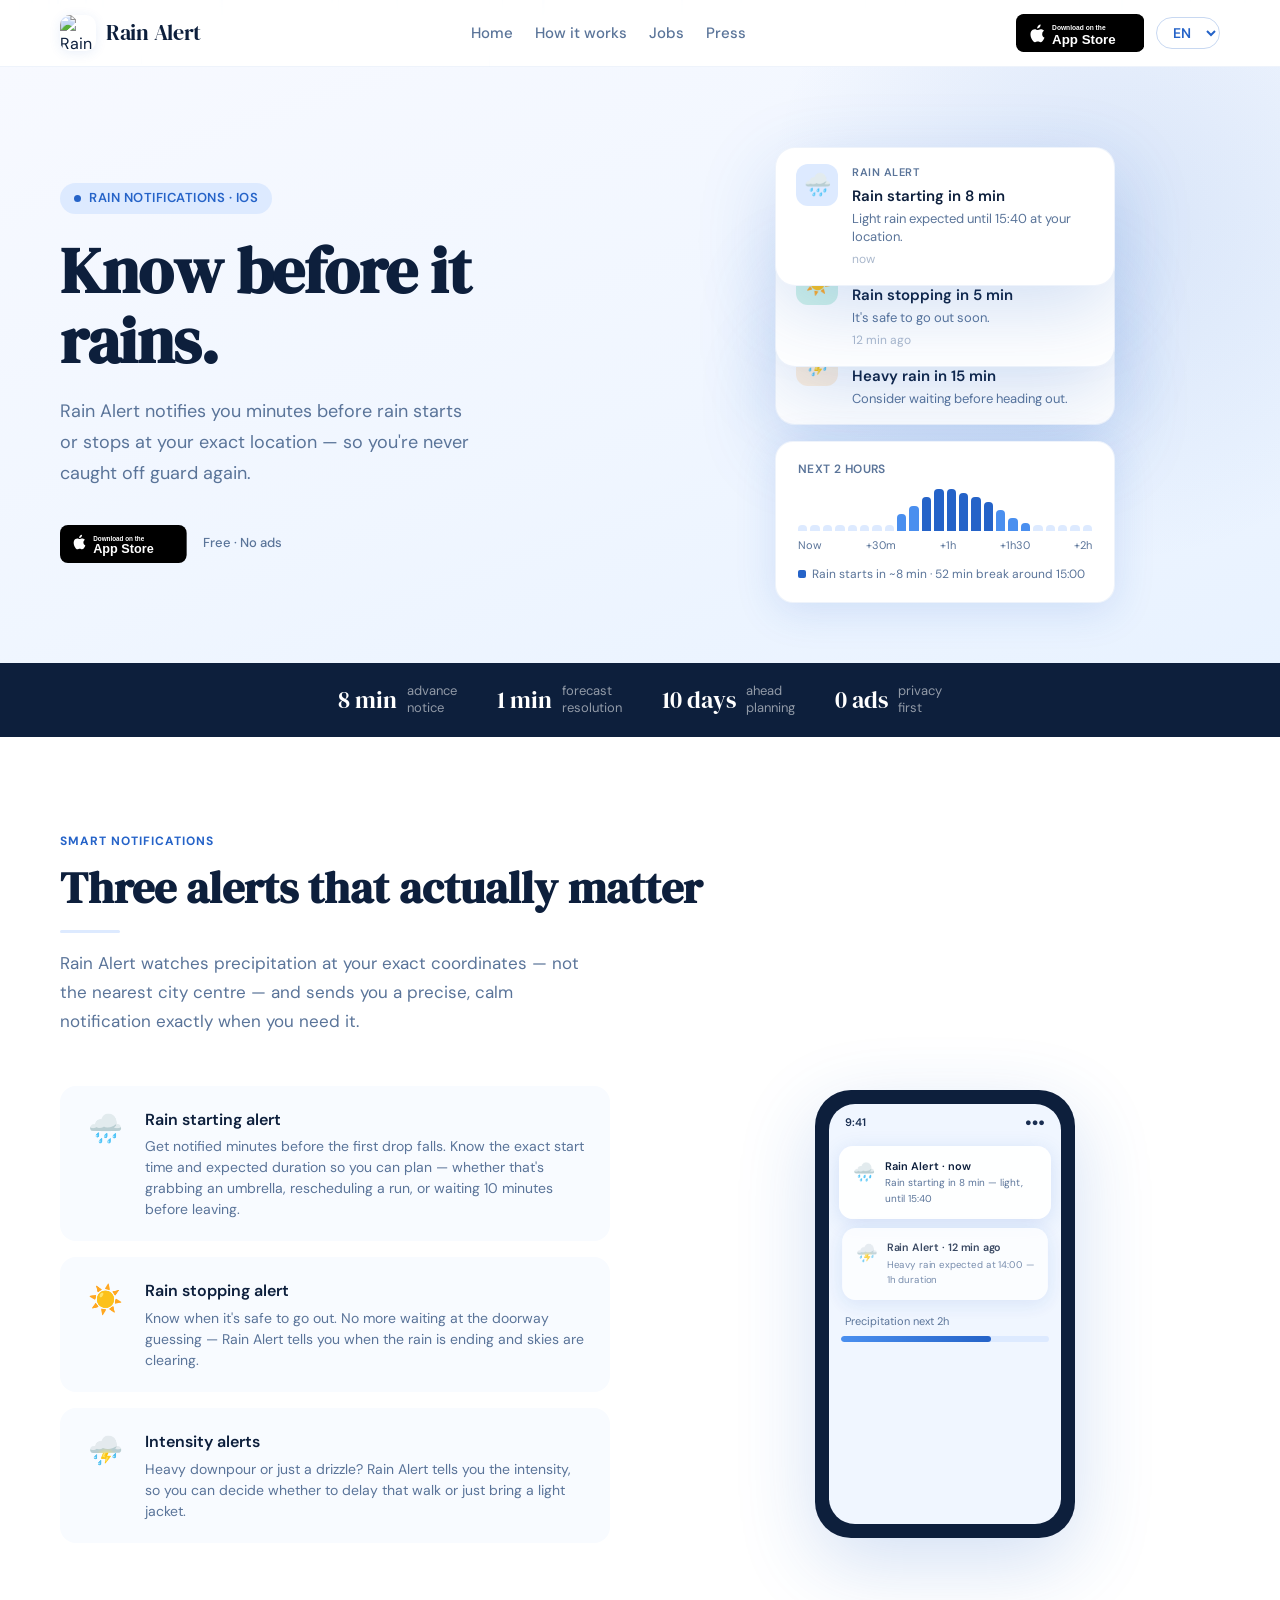
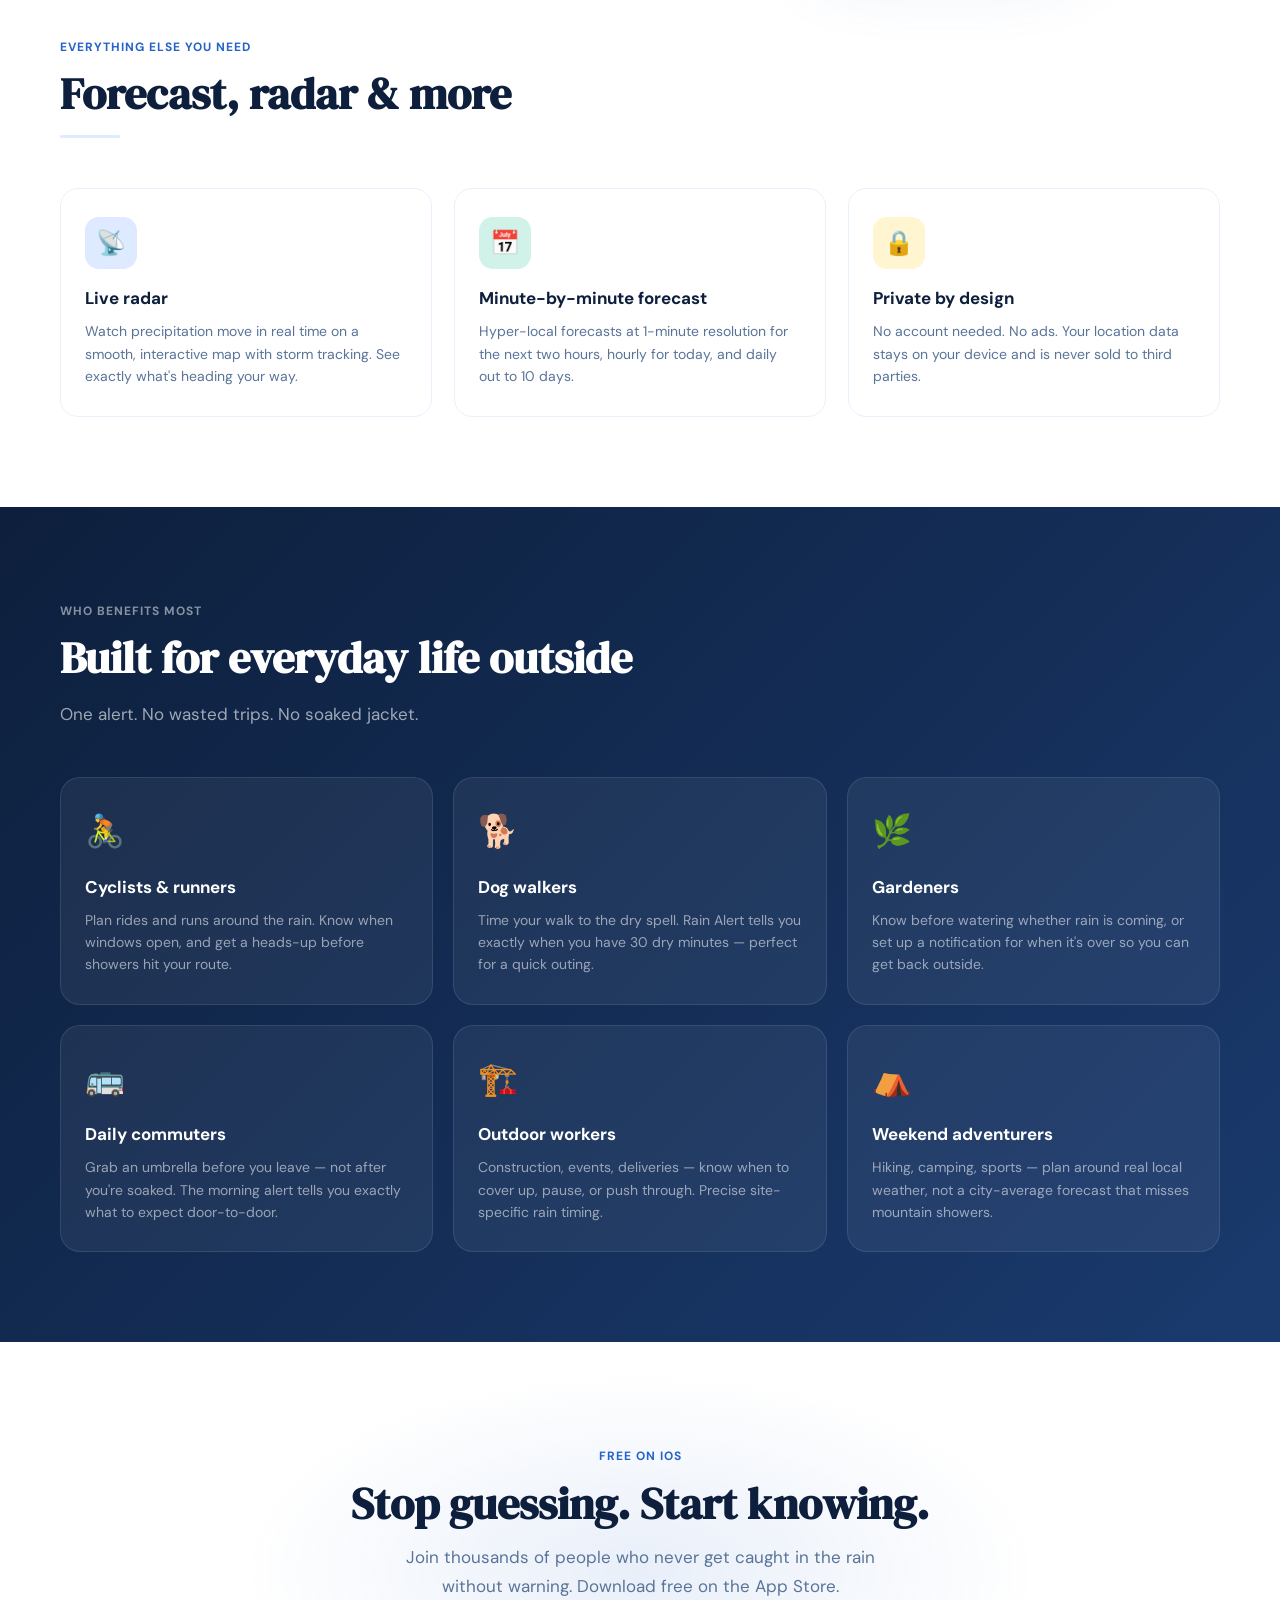
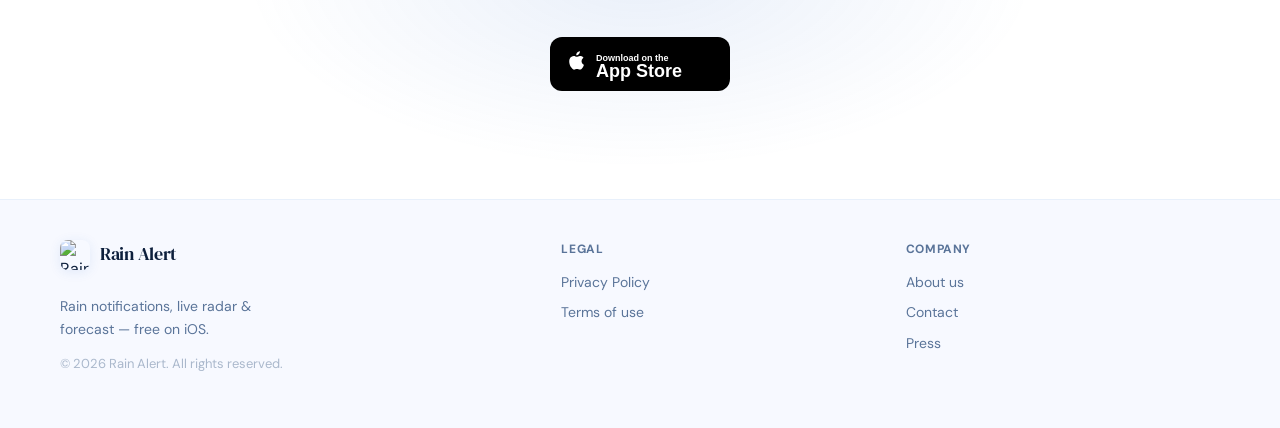
==== commit 766e0cb0: "Update index.html" ====
--- a/index.html
+++ b/index.html
@@ -1123,7 +1123,6 @@
   </style>
 </head>
 
-<!-- Google tag (gtag.js) -->
 <script async src="https://www.googletagmanager.com/gtag/js?id=G-SXNFQZE42S"></script>
 <script>
   window.dataLayer = window.dataLayer || [];
@@ -1134,7 +1133,7 @@
 </script>
   
 <body>
-  <!-- Header -->
+
   <header>
     <div class="container nav">
       <a class="brand" href="#top" aria-label="Rain Alert home">
@@ -1150,13 +1149,13 @@
 
       <div class="right-cta">
         <a class="app-badge" href="https://apps.apple.com/app/rain-x-weather-radar-forecast/id6503618146" aria-label="Download on the App Store">
-          <!-- Clean, accessible inline SVG badge (monochrome) -->
+          
           <svg viewBox="0 0 135 40" role="img" aria-label="Download on the App Store" xmlns="http://www.w3.org/2000/svg">
             <rect width="135" height="40" rx="8" fill="#000"/>
             <g transform="translate(10,8)" fill="#fff">
-              <!-- Apple logo -->
+              
               <path d="M17.564 13.19c-.017-2.292 1.872-3.406 1.956-3.455-1.07-1.56-2.73-1.773-3.313-1.794-1.405-.148-2.75.828-3.467.828-.72 0-1.82-.81-2.996-.787-1.533.023-2.947.893-3.733 2.262-1.6 2.772-.406 6.871 1.15 9.12.76 1.09 1.66 2.312 2.85 2.27 1.14-.046 1.57-.734 2.95-.734 1.384 0 1.77.734 2.996.712 1.24-.02 2.03-1.107 2.79-2.2.88-1.28 1.24-2.52 1.26-2.584-.03-.013-2.42-.93-2.44-3.34zM14.93 6.06c.63-.76 1.06-1.82.94-2.88-.91.038-2 .6-2.65 1.36-.58.67-1.09 1.75-.95 2.79 1 .08 2.03-.51 2.66-1.27z"/>
-              <!-- Text block -->
+              
               <g font-family="-apple-system, 'SF Pro Text', Helvetica, Arial, sans-serif" font-weight="600">
                 <text x="28" y="9" font-size="7" data-i18n="badge.download">Download on the</text>
                 <text x="28" y="24" font-size="14" data-i18n="badge.store">App Store</text>
@@ -1172,7 +1171,7 @@
     </div>
   </header>
 
-  <!-- Hero Split -->
+  
   <main id="top">
     <section class="hero grad container" aria-label="Intro">
       <div class="split">
@@ -1198,13 +1197,13 @@
       </div>
     </section>
 
-    <!-- Features -->
+    
     <section class="features container" aria-label="Features">
       <div class="grid-3">
-        <!-- AI notifications -->
+    
         <article class="card">
           <div class="icon i1" aria-hidden="true">
-            <!-- Bell SVG -->
+    
             <svg width="28" height="28" viewBox="0 0 24 24" fill="none" xmlns="http://www.w3.org/2000/svg" aria-hidden="true">
               <path d="M12 3a6 6 0 0 0-6 6v3.382l-1.447 2.41A1 1 0 0 0 5.382 16H18.62a1 1 0 0 0 .83-1.55L18 12.382V9a6 6 0 0 0-6-6Z" stroke="currentColor" stroke-width="1.6"/>
               <path d="M9 17a3 3 0 0 0 6 0" stroke="currentColor" stroke-width="1.6"/>
@@ -1214,10 +1213,10 @@
           <p data-i18n="features.aiText">Smart alerts before rain starts or stops — tailored to your location and routine.</p>
         </article>
 
-        <!-- 10-day forecast -->
+    
         <article class="card">
           <div class="icon i2" aria-hidden="true">
-            <!-- Calendar 10 SVG -->
+    
             <svg width="28" height="28" viewBox="0 0 24 24" fill="none" xmlns="http://www.w3.org/2000/svg" aria-hidden="true">
               <rect x="3" y="5" width="18" height="16" rx="3" stroke="currentColor" stroke-width="1.6"/>
               <path d="M3 9h18" stroke="currentColor" stroke-width="1.6"/>
@@ -1228,10 +1227,10 @@
           <p data-i18n="features.forecastText">Minute-by-minute, hourly and daily views help you plan ahead with confidence.</p>
         </article>
 
-        <!-- Radar -->
+        
         <article class="card">
           <div class="icon i3" aria-hidden="true">
-            <!-- Radar SVG -->
+        
             <svg width="28" height="28" viewBox="0 0 24 24" fill="none" xmlns="http://www.w3.org/2000/svg" aria-hidden="true">
               <circle cx="12" cy="12" r="9" stroke="currentColor" stroke-width="1.6"/>
               <path d="M12 12 19 5" stroke="currentColor" stroke-width="1.6"/>
@@ -1246,7 +1245,7 @@
 
   </main>
 
-  <!-- Footer -->
+  
   <footer>
     <div class="container foot">
       <div class="foot-col">
@@ -1274,22 +1273,22 @@
       </div>
 
       <div class="foot-col">
-<!--         <a href="#privacy" data-i18n="footer.privacy">Privacy Policy</a> -->
+
         <a href="privacy.html" data-i18n="footer.privacy">Privacy Policy</a>
-<!--         <a href="#terms" data-i18n="footer.terms">Terms of use</a> -->
+
         <a href="terms.html" data-i18n="footer.terms">Terms of use</a>
       </div>
 
       <div class="foot-col">
-<!--         <a href="#about" data-i18n="footer.about">About us</a> -->
+
         <a href="about.html" data-i18n="footer.about">About us</a>
         <a href="mailto:hello@rainai.app" data-i18n="footer.contact">Contact</a>
-        <!-- <a href="legal.html" data-i18n="footer.legal">Legal notice</a> -->
+
       </div>
     </div>
   </footer>
 
-  <!-- Language Toggle (EN default, FR optional) -->
+
   <script>
     const i18n = {
       en: {
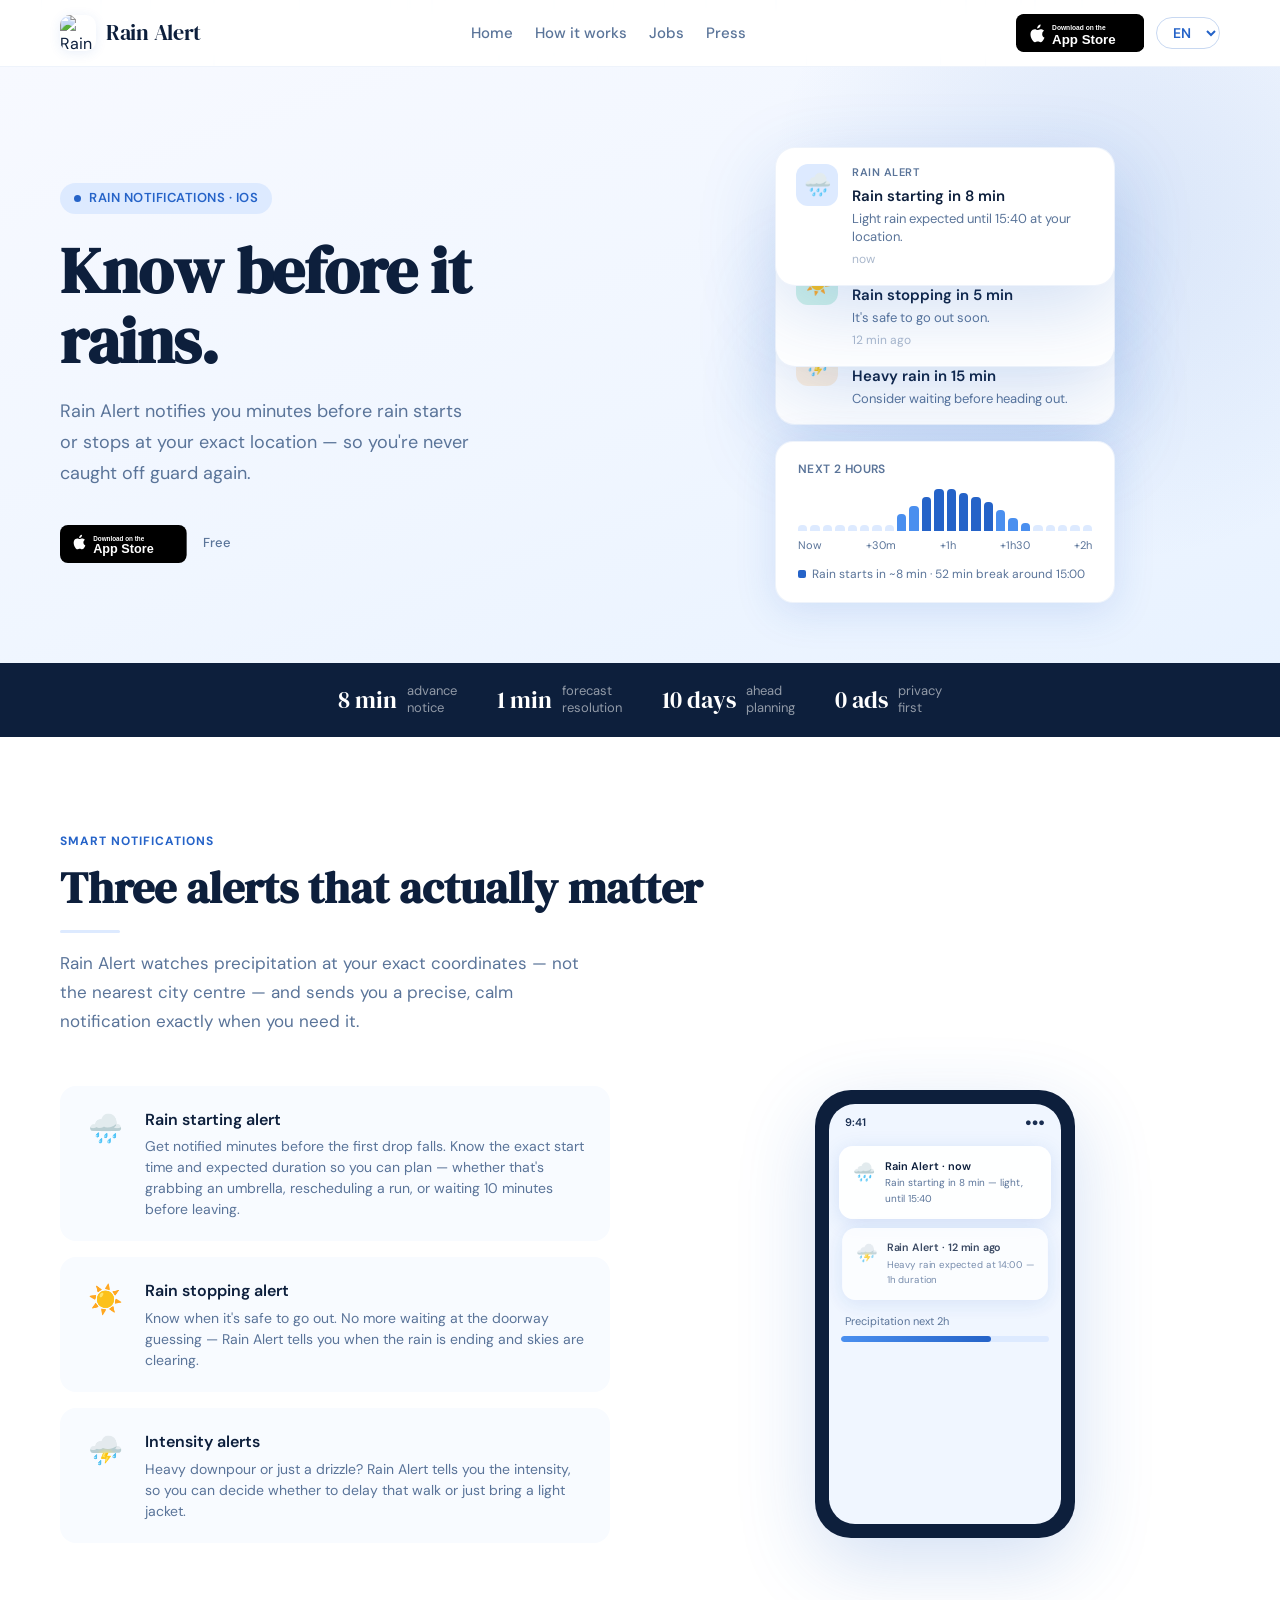
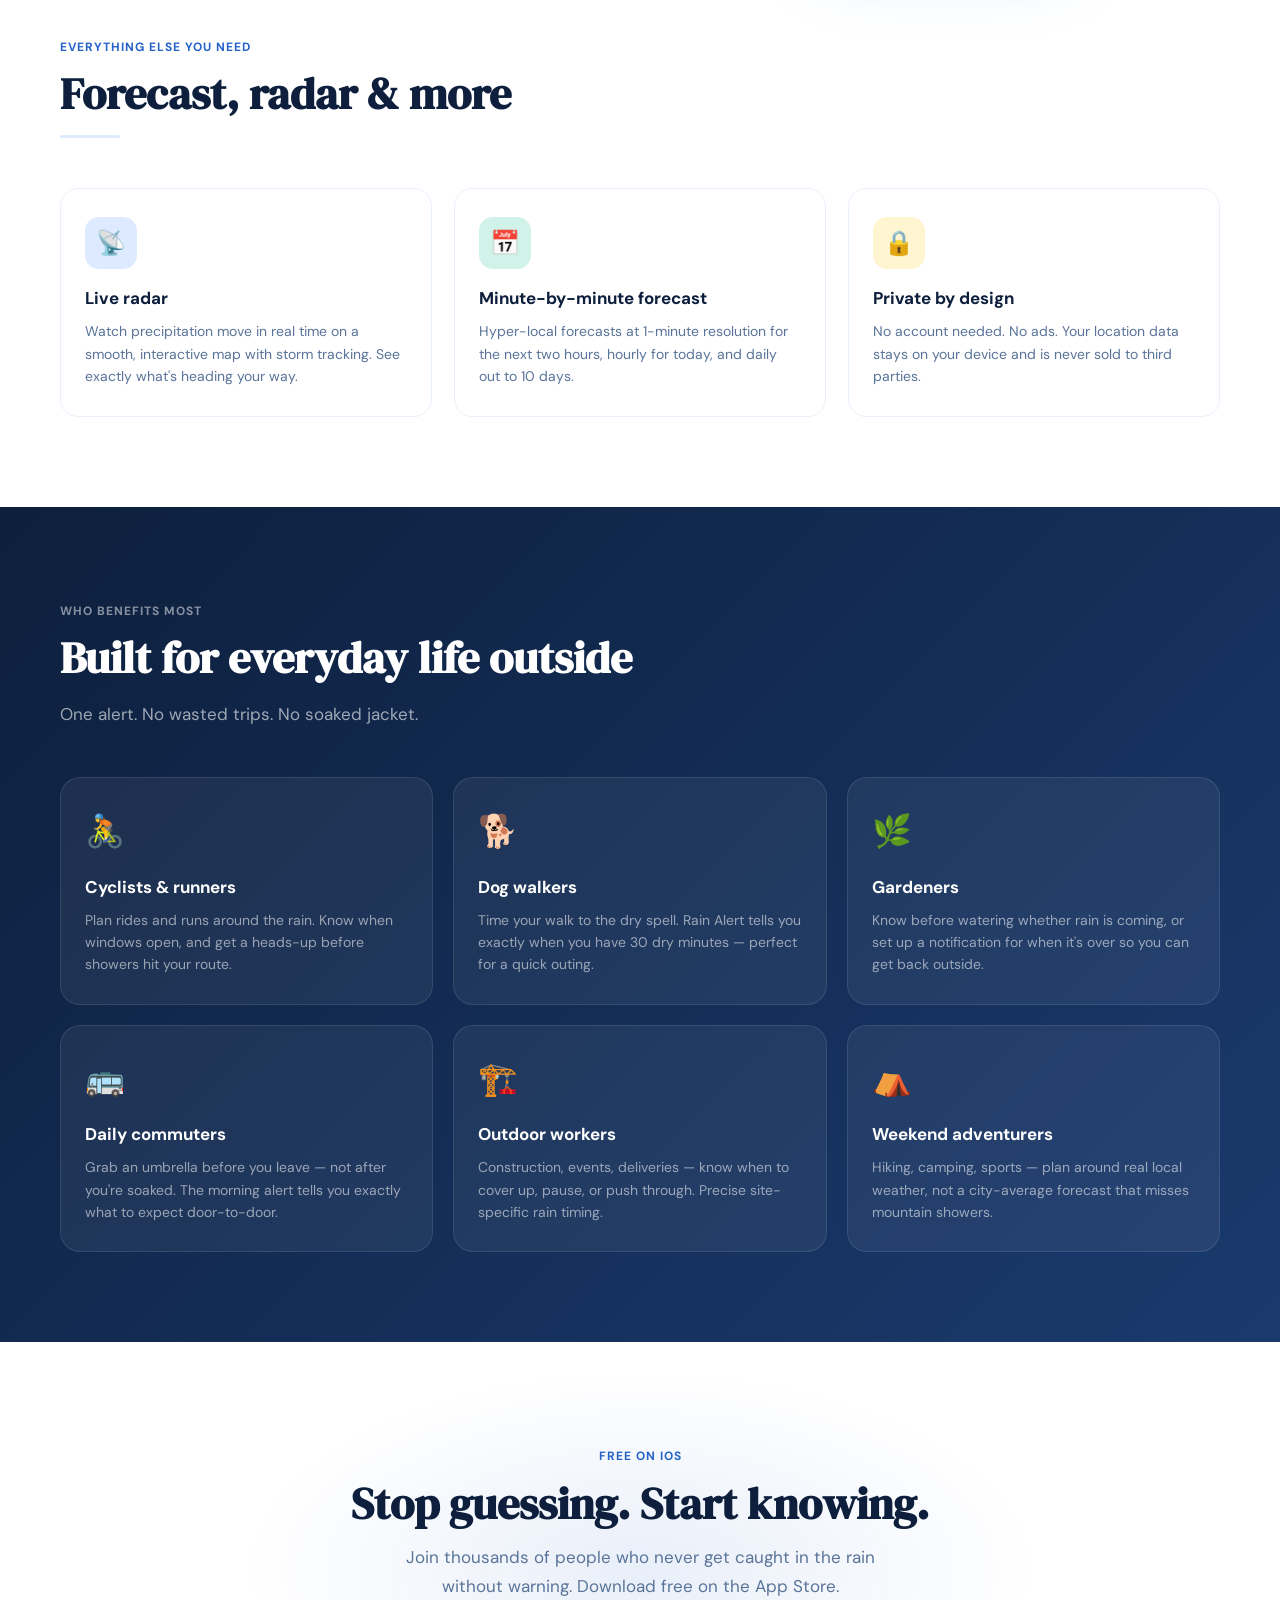
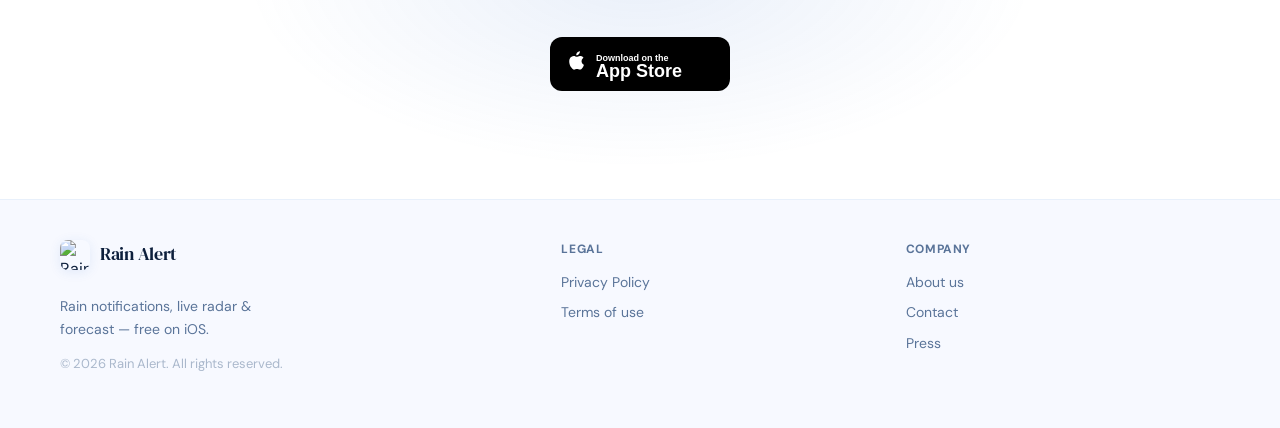
==== commit 2f592fbe: "Update index.html" ====
--- a/index.html
+++ b/index.html
@@ -537,7 +537,7 @@
                 </g>
               </svg>
             </a>
-            <p class="cta-stat" data-i18n="hero.free">Free · No ads</p>
+            <p class="cta-stat" data-i18n="hero.free">Free</p>
           </div>
         </div>
 
@@ -698,7 +698,7 @@
         <article class="feat-card">
           <div class="feat-icon fi-yellow">🔒</div>
           <div class="feat-title" data-i18n="feat3.title">Private by design</div>
-          <div class="feat-desc" data-i18n="feat3.desc">No account needed. No ads. Your location data stays on your device and is never sold to third parties.</div>
+          <div class="feat-desc" data-i18n="feat3.desc">No account needed. Your location data stays on your device and is never sold to third parties.</div>
         </article>
       </div>
     </section>
@@ -844,7 +844,7 @@
         'hero.eyebrow': 'Rain notifications · iOS',
         'hero.title': 'Know before it rains.',
         'hero.subtitle': 'Rain Alert notifies you minutes before rain starts or stops at your exact location — so you\'re never caught off guard again.',
-        'hero.free': 'Free · No ads',
+        'hero.free': 'Free',
         'notif1.title': 'Rain starting in 8 min',
         'notif1.text': 'Light rain expected until 15:40 at your location.',
         'notif1.time': 'now',
@@ -913,7 +913,7 @@
         'hero.eyebrow': 'Alertes pluie · iOS',
         'hero.title': 'Sachez avant qu\'il pleuve.',
         'hero.subtitle': 'Rain Alert vous avertit quelques minutes avant que la pluie commence ou s\'arrête à votre position exacte — fini les mauvaises surprises.',
-        'hero.free': 'Gratuit · Sans pub',
+        'hero.free': 'Gratuit',
         'notif1.title': 'Pluie dans 8 min',
         'notif1.text': 'Pluie légère attendue jusqu\'à 15h40 à votre position.',
         'notif1.time': 'maintenant',
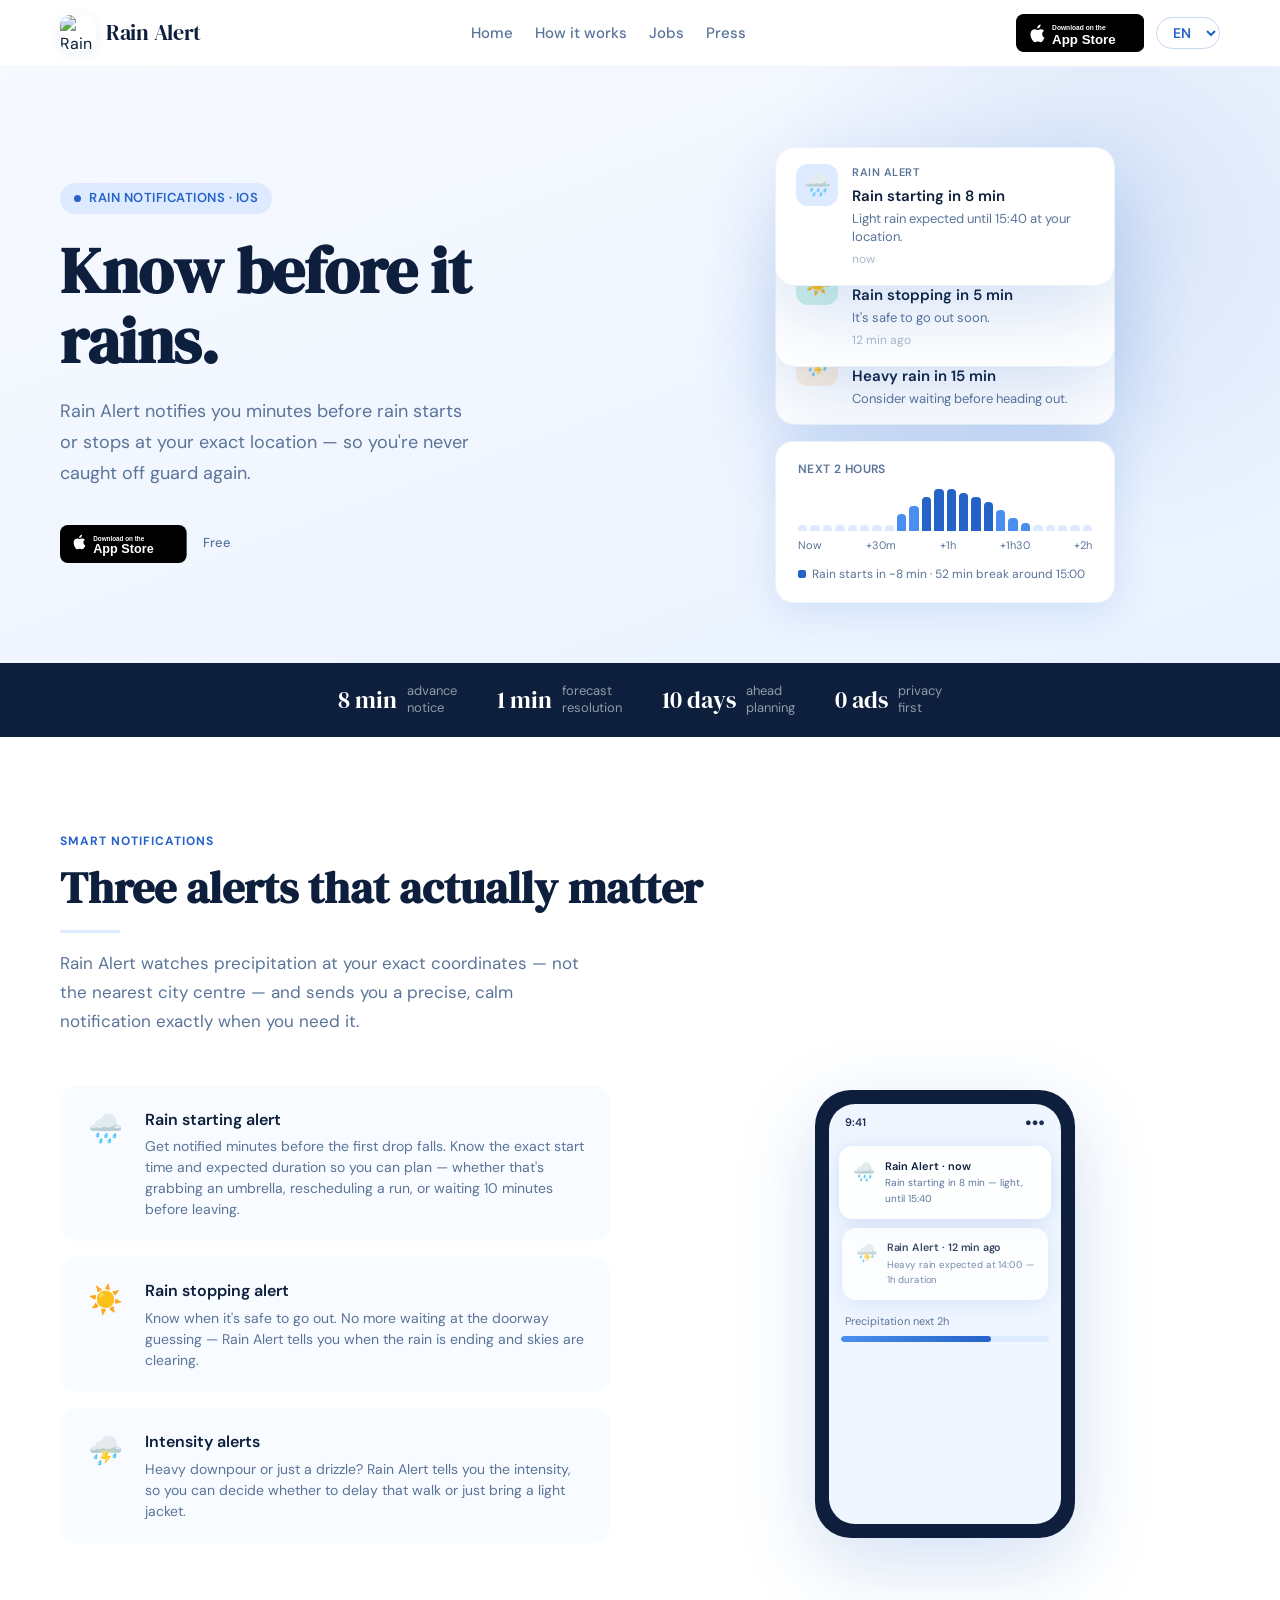
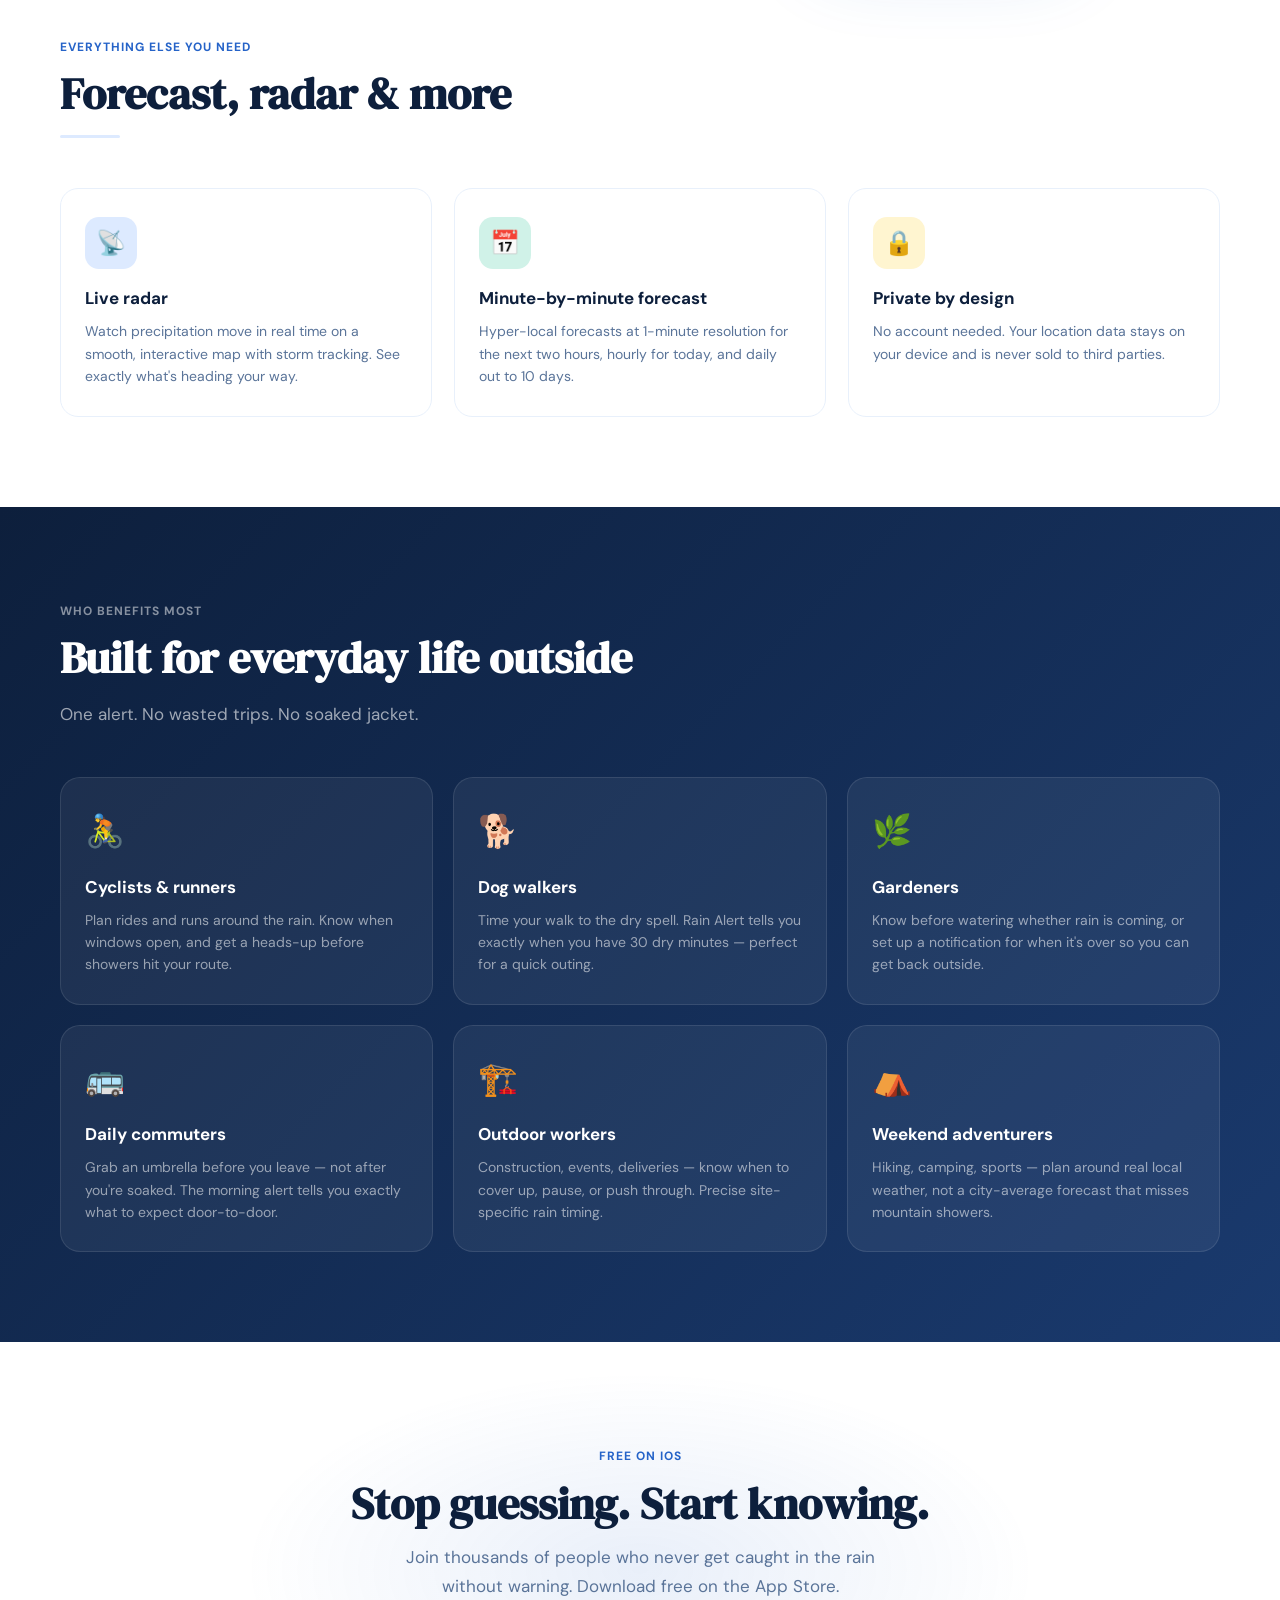
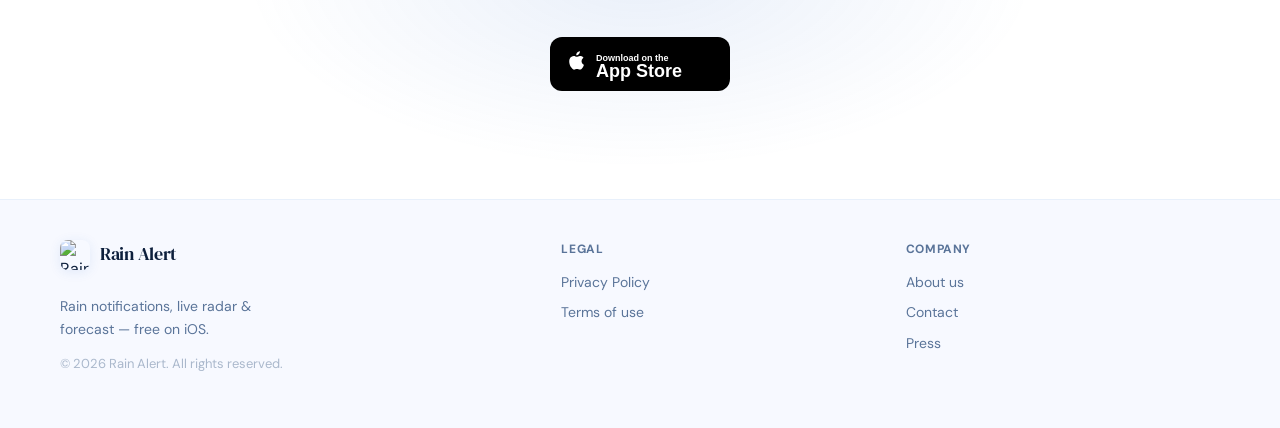
==== commit 731a5835: "Update index.html" ====
--- a/index.html
+++ b/index.html
@@ -876,7 +876,7 @@
         'feat2.title': 'Minute-by-minute forecast',
         'feat2.desc': 'Hyper-local forecasts at 1-minute resolution for the next two hours, hourly for today, and daily out to 10 days.',
         'feat3.title': 'Private by design',
-        'feat3.desc': 'No account needed. No ads. Your location data stays on your device and is never sold to third parties.',
+        'feat3.desc': 'No account needed. Your location data stays on your device and is never sold to third parties.',
         'cases.tag': 'Who benefits most',
         'cases.h2': 'Built for everyday life outside',
         'cases.lead': 'One alert. No wasted trips. No soaked jacket.',
@@ -945,7 +945,7 @@
         'feat2.title': 'Prévisions minute par minute',
         'feat2.desc': 'Prévisions hyper-locales à la minute près pour les deux prochaines heures, heure par heure pour aujourd\'hui, et jour par jour jusqu\'à 10 jours.',
         'feat3.title': 'Privé par conception',
-        'feat3.desc': 'Aucun compte requis. Pas de pub. Vos données de localisation restent sur votre appareil et ne sont jamais vendues.',
+        'feat3.desc': 'Aucun compte requis. Vos données de localisation restent sur votre appareil et ne sont jamais vendues.',
         'cases.tag': 'Qui en profite le plus',
         'cases.h2': 'Conçu pour la vie quotidienne en extérieur',
         'cases.lead': 'Une alerte. Zéro déplacement inutile. Zéro veste trempée.',
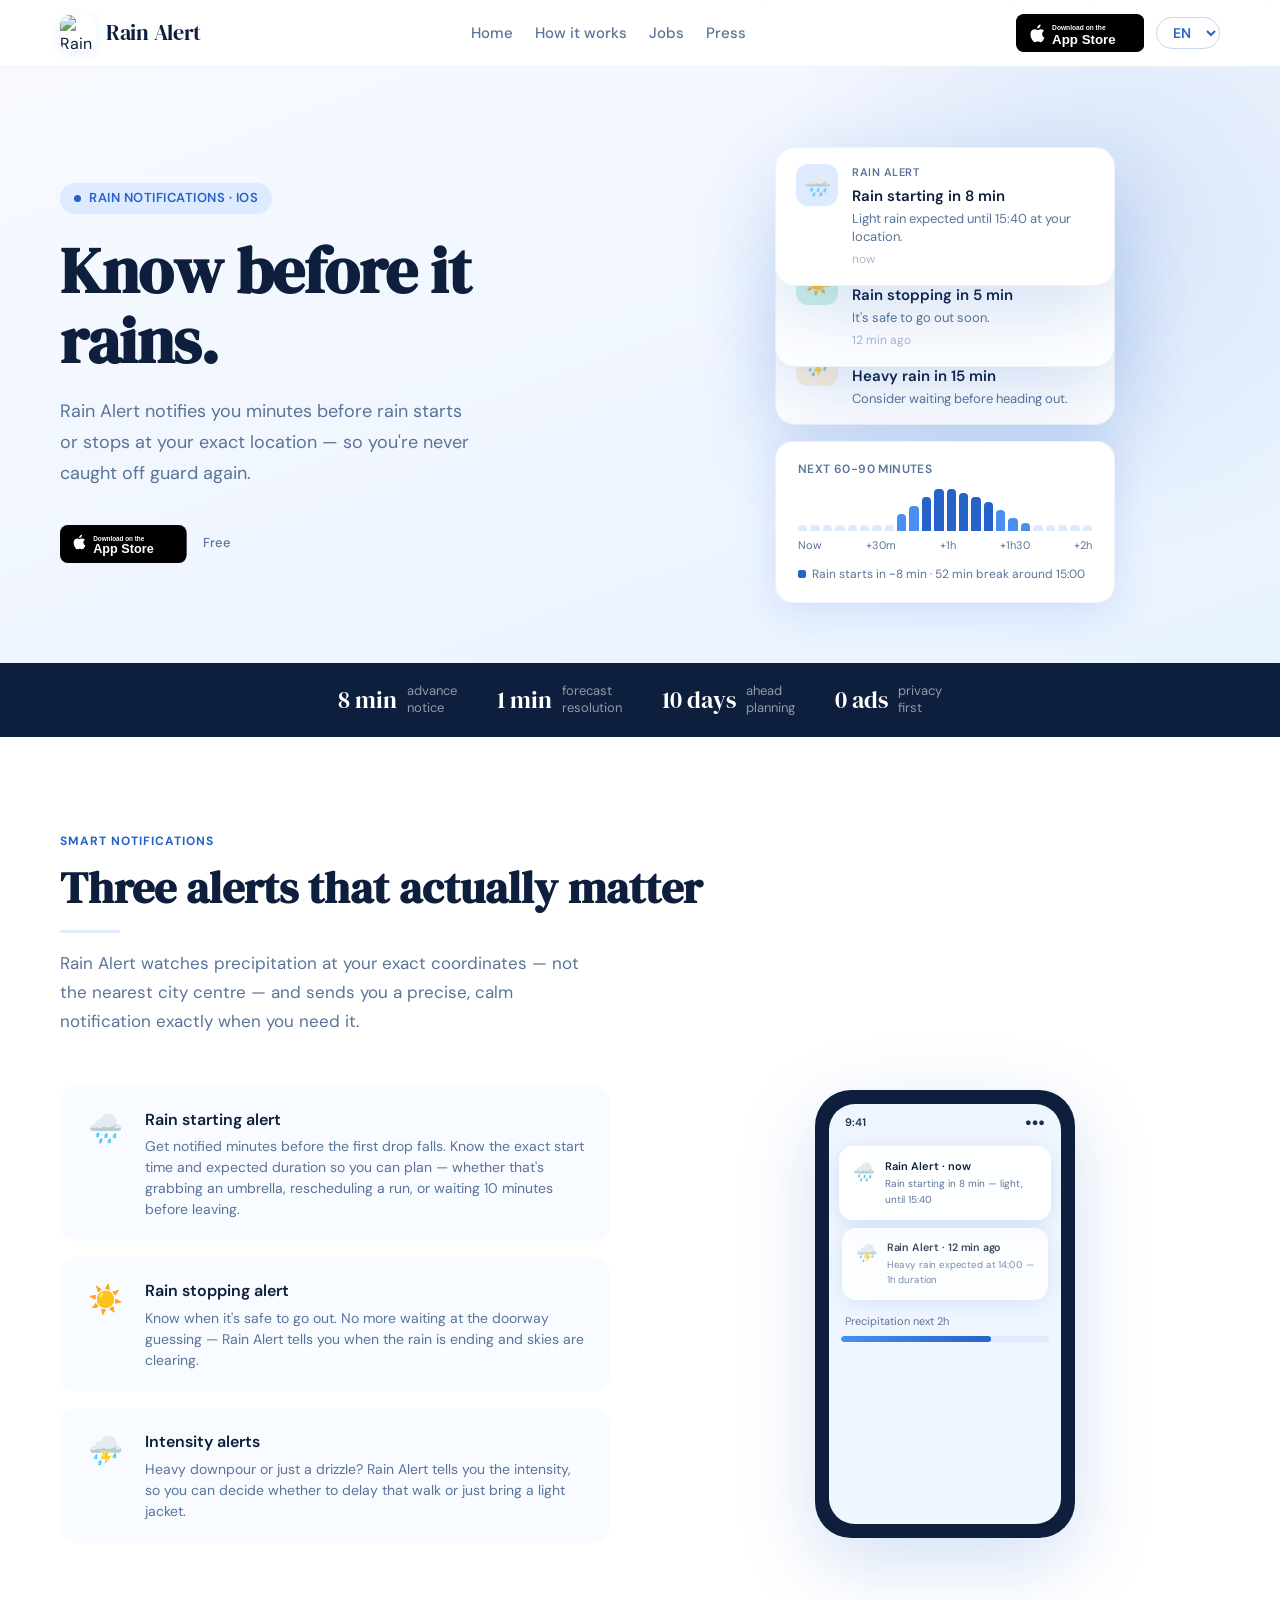
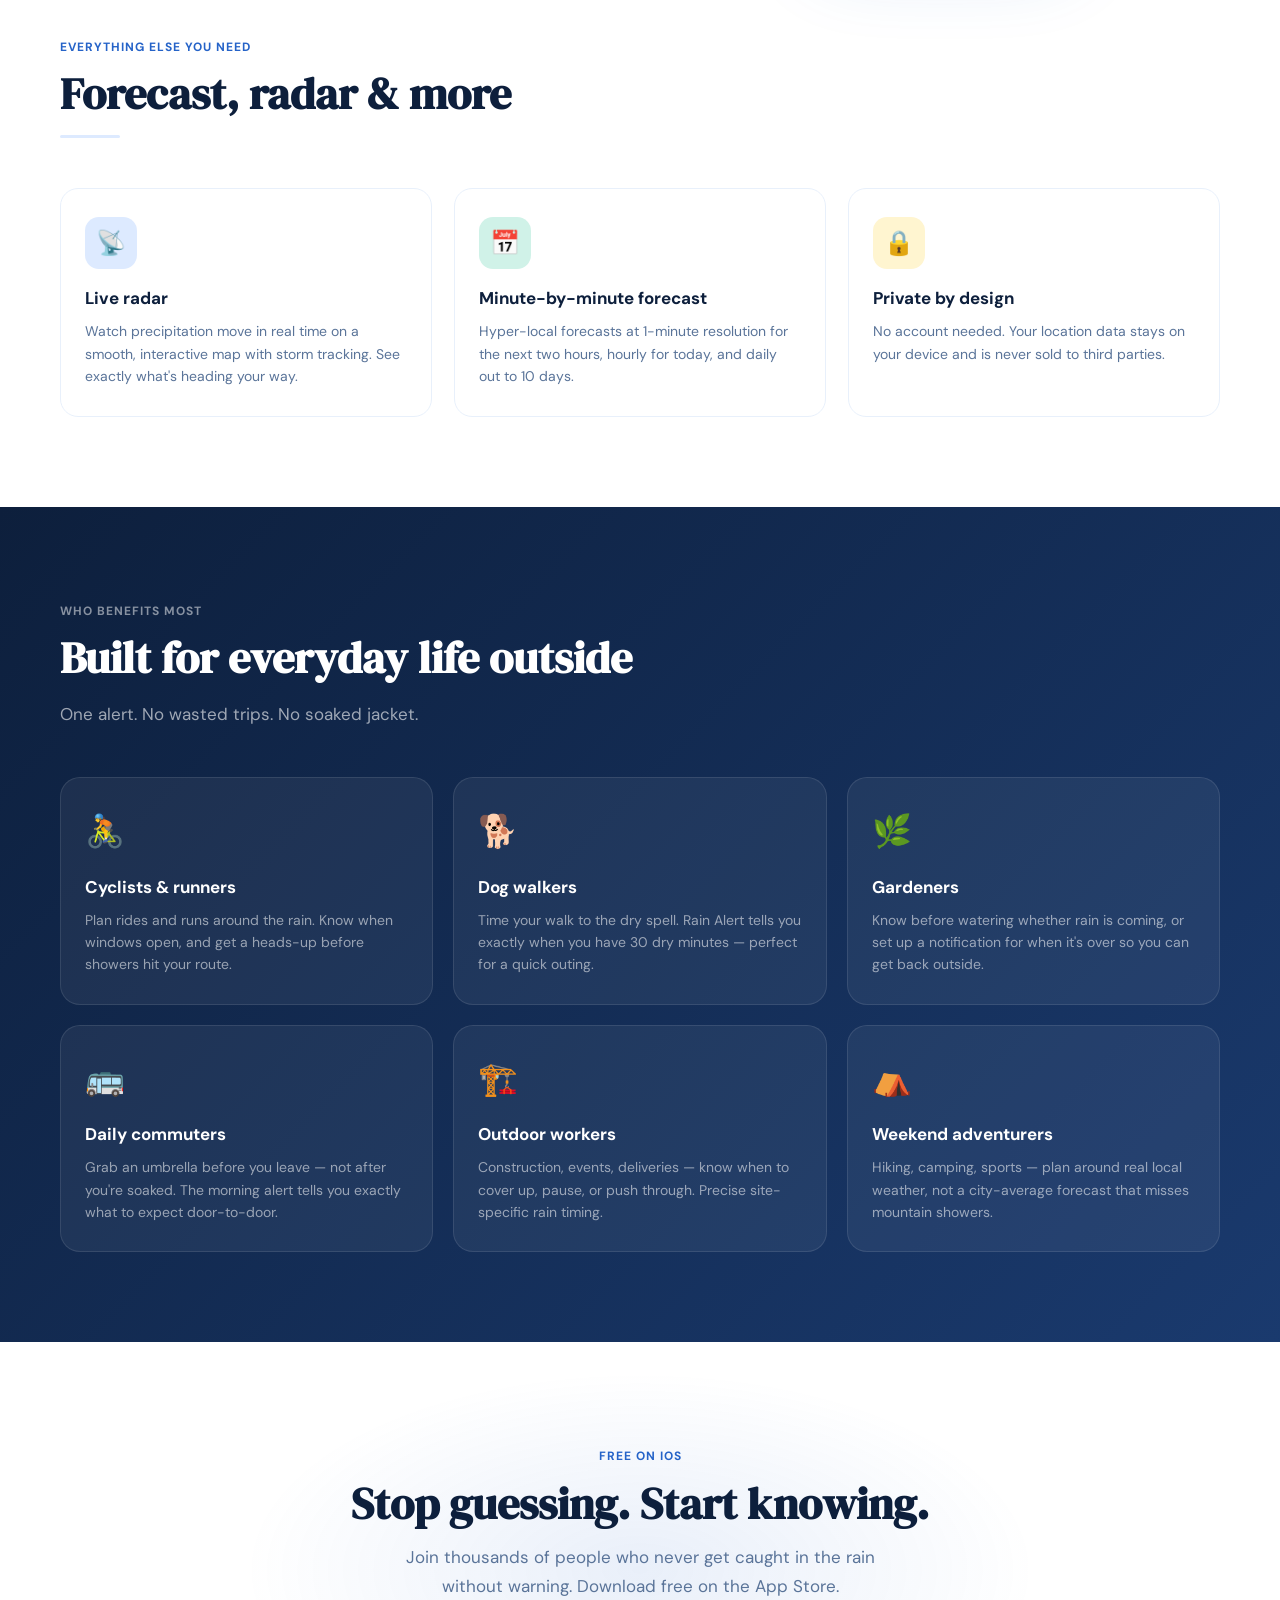
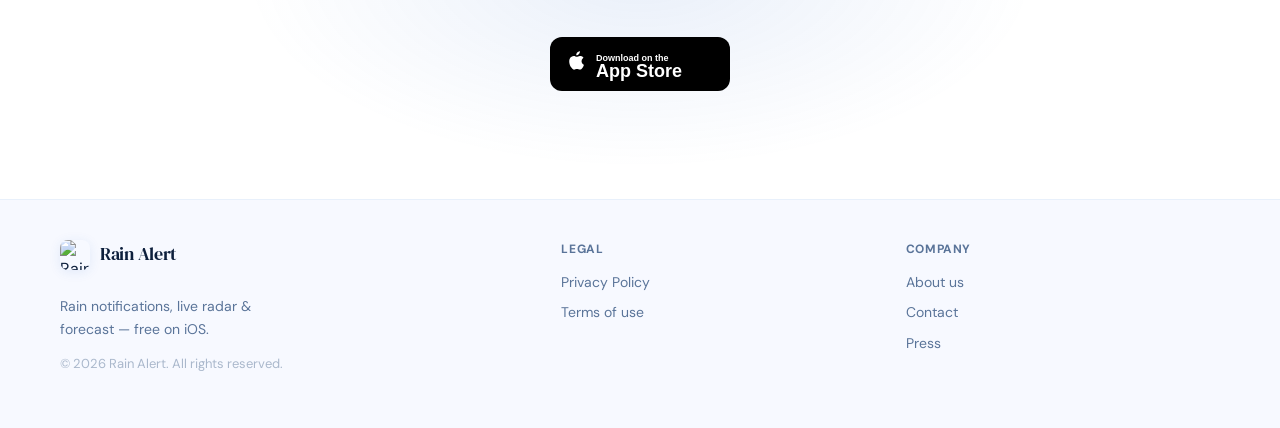
==== commit 5d60fd03: "Update index.html" ====
--- a/index.html
+++ b/index.html
@@ -573,7 +573,7 @@
           </div>
 
           <div class="rain-timeline">
-            <div class="tl-label" data-i18n="tl.label">Next 2 hours</div>
+            <div class="tl-label" data-i18n="tl.label">Next 60-90 minutes</div>
             <div class="tl-bars" id="tl-bars"></div>
             <div class="tl-times">
               <span>Now</span><span>+30m</span><span>+1h</span><span>+1h30</span><span>+2h</span>
@@ -853,7 +853,7 @@
         'notif2.time': '12 min ago',
         'notif3.title': 'Heavy rain in 15 min',
         'notif3.text': 'Consider waiting before heading out.',
-        'tl.label': 'Next 2 hours',
+        'tl.label': 'Next 60-90 minutes',
         'tl.legend': 'Rain starts in ~8 min · 52 min break around 15:00',
         'notif.tag': 'Smart notifications',
         'notif.h2': 'Three alerts that actually matter',
@@ -922,7 +922,7 @@
         'notif2.time': 'il y a 12 min',
         'notif3.title': 'Forte pluie dans 15 min',
         'notif3.text': 'Il vaut mieux attendre avant de sortir.',
-        'tl.label': 'Prochaines 2 heures',
+        'tl.label': 'Prochaines 60-90 minutes',
         'tl.legend': 'Pluie dans ~8 min · Pause de 52 min vers 15h00',
         'notif.tag': 'Notifications intelligentes',
         'notif.h2': 'Trois alertes vraiment utiles',
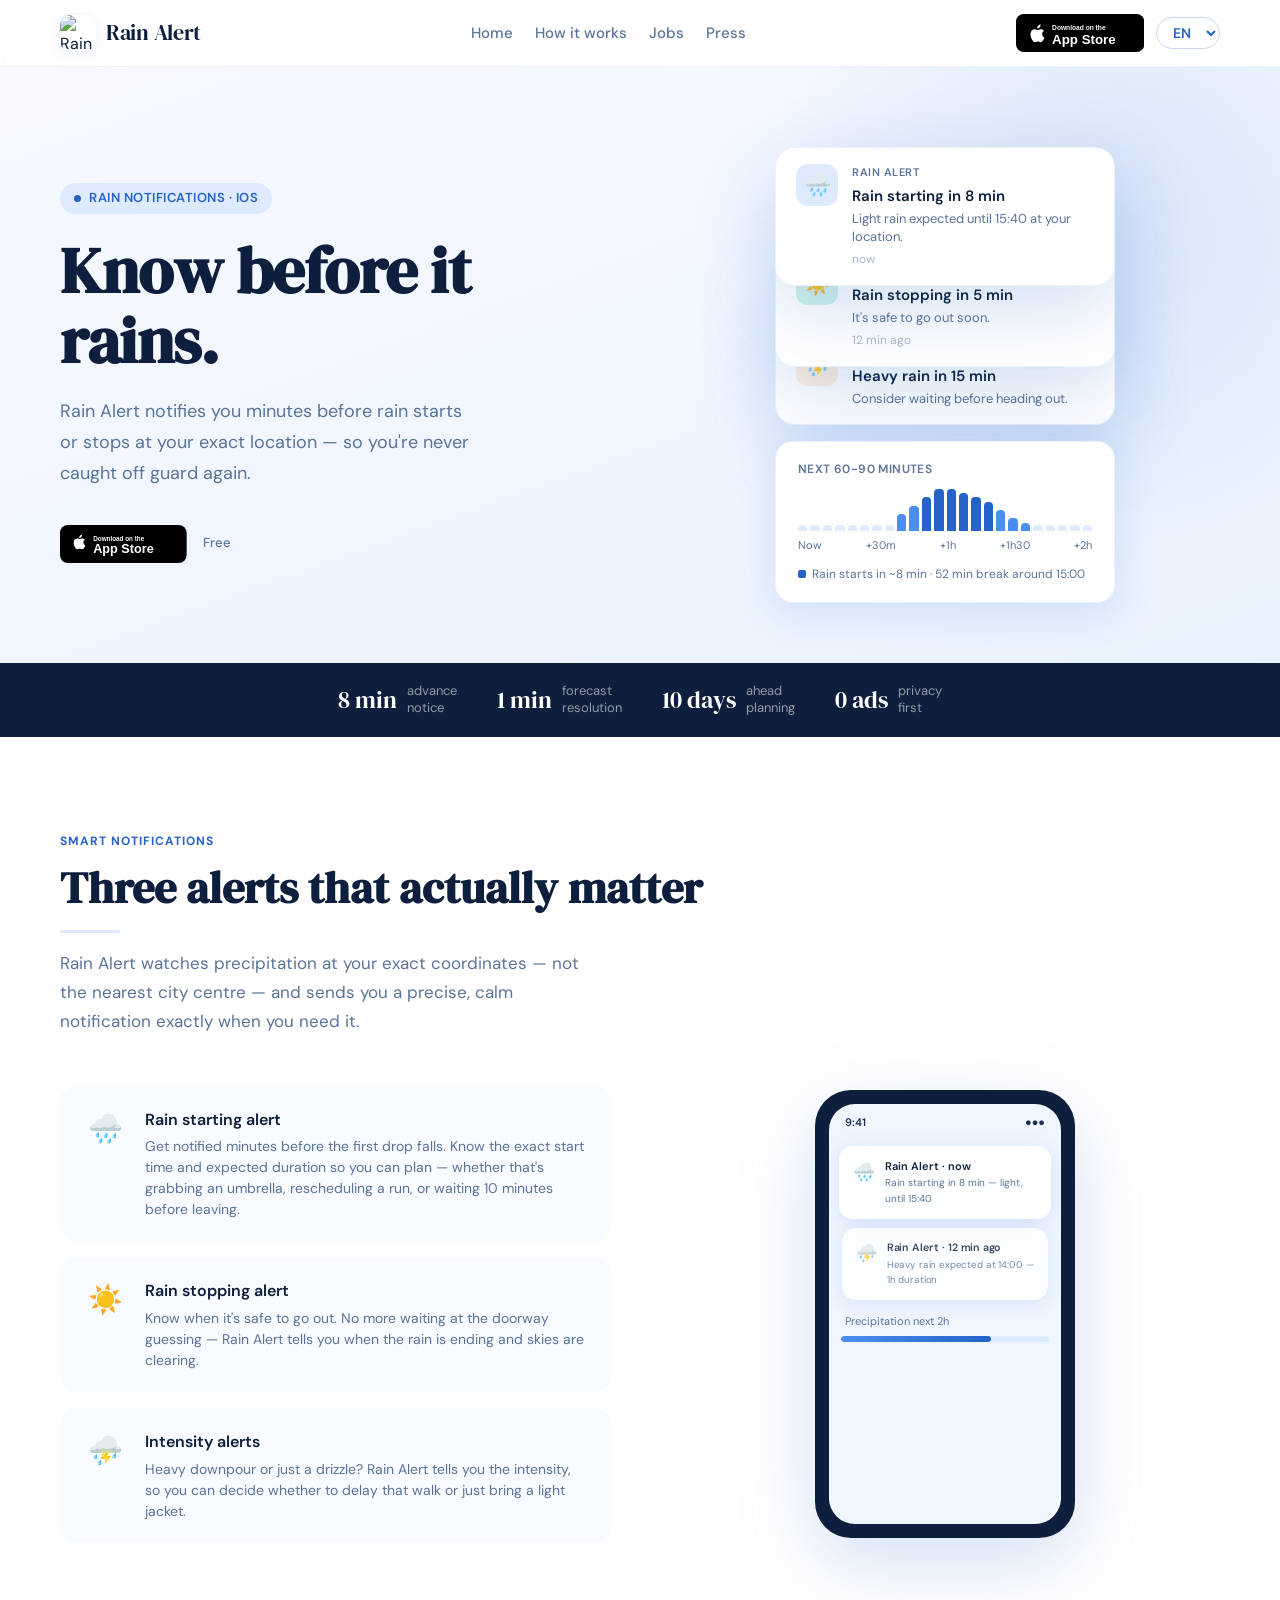
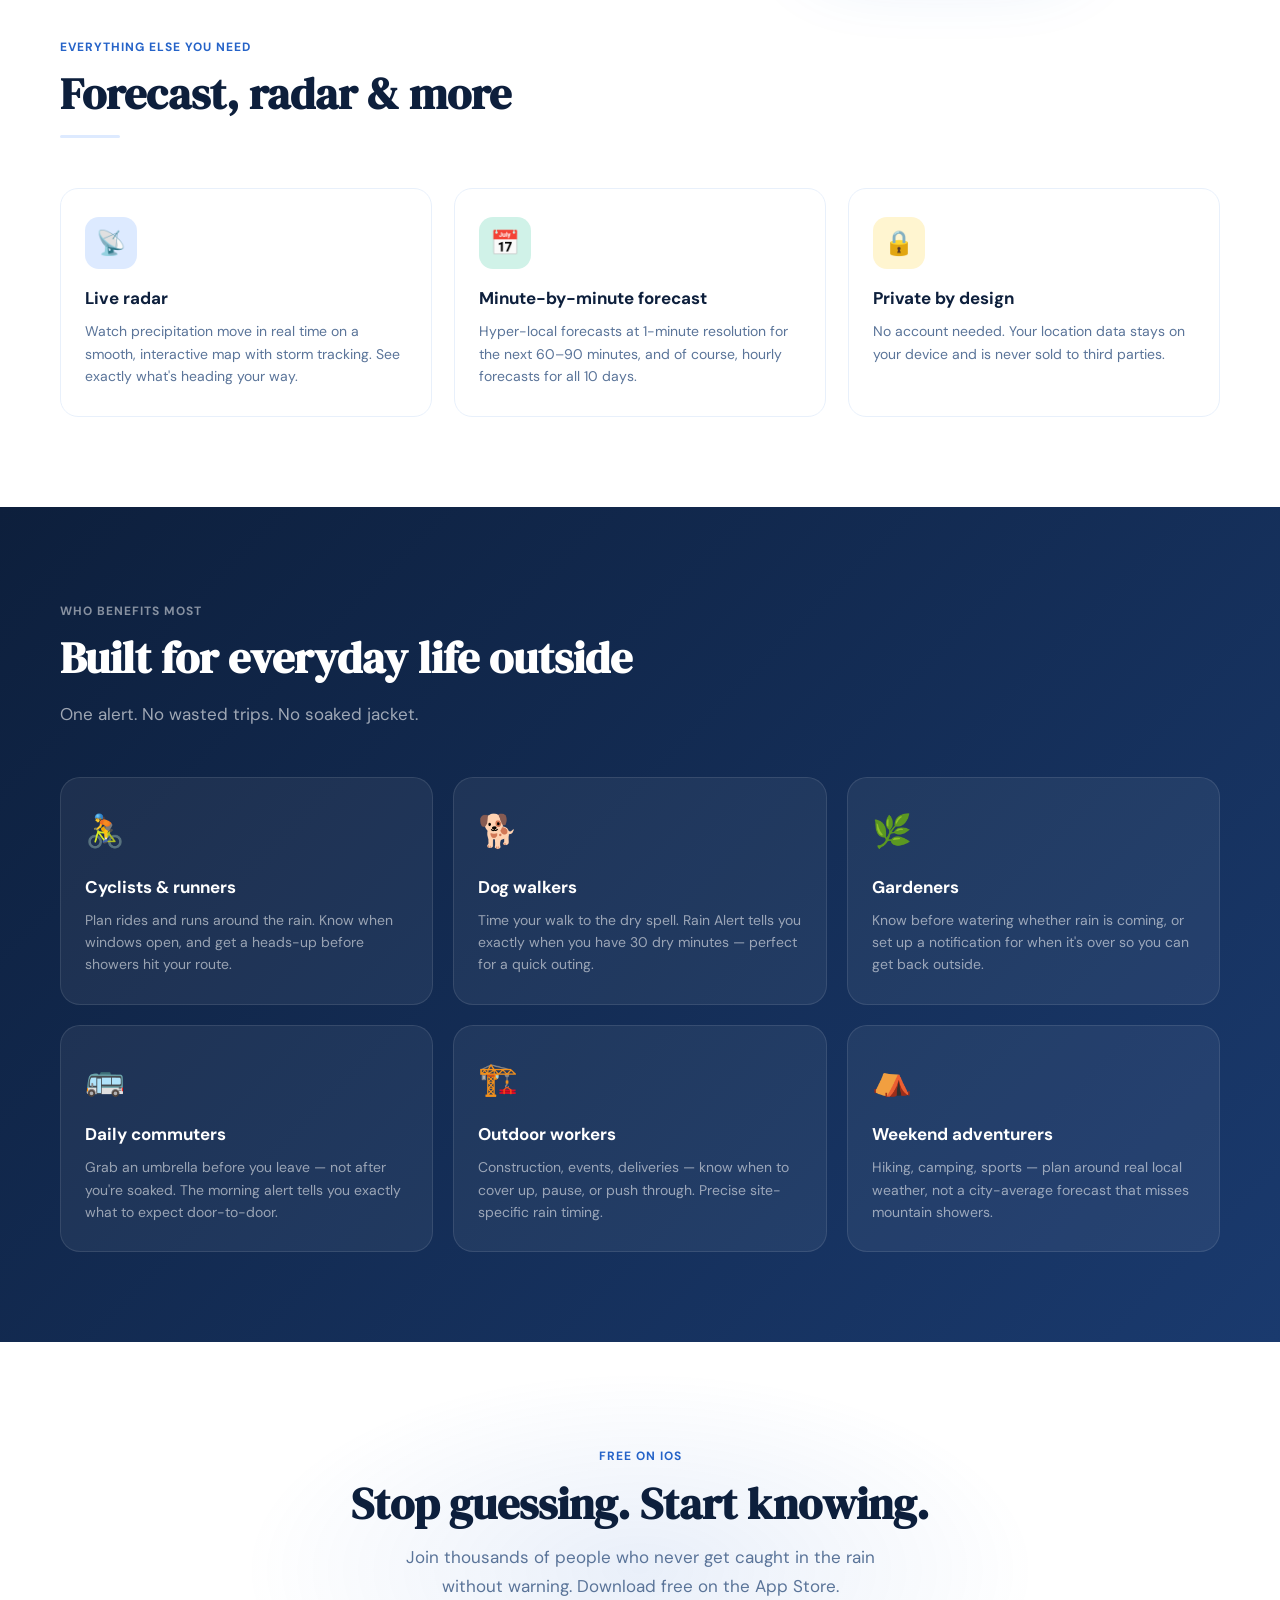
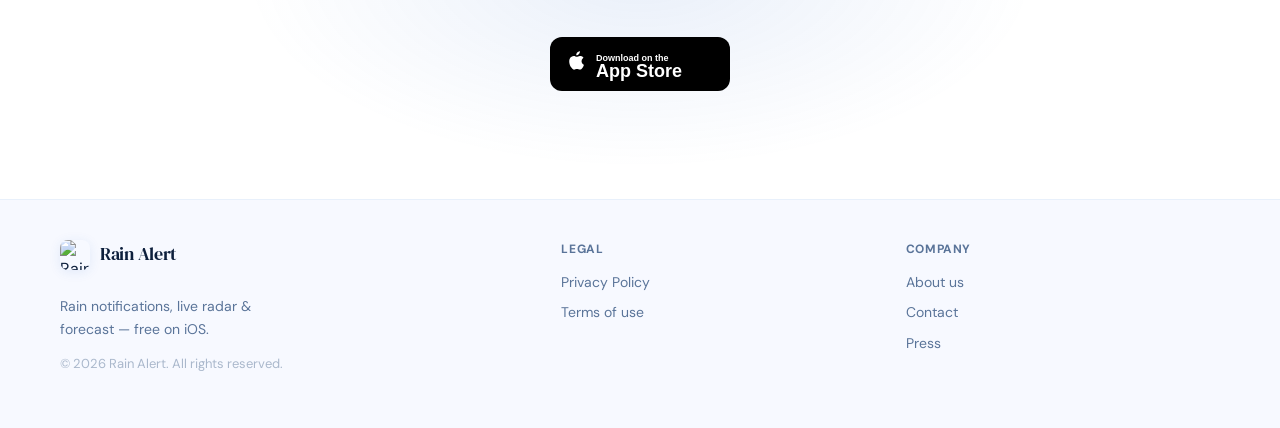
==== commit 02a624f0: "Update index.html" ====
--- a/index.html
+++ b/index.html
@@ -693,7 +693,7 @@
         <article class="feat-card">
           <div class="feat-icon fi-green">📅</div>
           <div class="feat-title" data-i18n="feat2.title">Minute-by-minute forecast</div>
-          <div class="feat-desc" data-i18n="feat2.desc">Hyper-local forecasts at 1-minute resolution for the next two hours, hourly for today, and daily out to 10 days.</div>
+          <div class="feat-desc" data-i18n="feat2.desc">Hyper-local forecasts at 1-minute resolution for the next 60–90 minutes, and of course, hourly forecasts for all 10 days.</div>
         </article>
         <article class="feat-card">
           <div class="feat-icon fi-yellow">🔒</div>
@@ -874,7 +874,7 @@
         'feat1.title': 'Live radar',
         'feat1.desc': 'Watch precipitation move in real time on a smooth, interactive map with storm tracking. See exactly what\'s heading your way.',
         'feat2.title': 'Minute-by-minute forecast',
-        'feat2.desc': 'Hyper-local forecasts at 1-minute resolution for the next two hours, hourly for today, and daily out to 10 days.',
+        'feat2.desc': 'Hyper-local forecasts at 1-minute resolution for the next 60–90 minutes, and of course, hourly forecasts for all 10 days.',
         'feat3.title': 'Private by design',
         'feat3.desc': 'No account needed. Your location data stays on your device and is never sold to third parties.',
         'cases.tag': 'Who benefits most',
@@ -943,7 +943,7 @@
         'feat1.title': 'Radar en direct',
         'feat1.desc': 'Regardez les précipitations se déplacer en temps réel sur une carte interactive fluide avec suivi des orages. Voyez exactement ce qui arrive vers vous.',
         'feat2.title': 'Prévisions minute par minute',
-        'feat2.desc': 'Prévisions hyper-locales à la minute près pour les deux prochaines heures, heure par heure pour aujourd\'hui, et jour par jour jusqu\'à 10 jours.',
+        'feat2.desc': 'Prévisions hyperlocales avec une résolution à la minute pour les 60 à 90 prochaines minutes, et bien sûr, des prévisions horaires pour l\’ensemble des 10 jours.',
         'feat3.title': 'Privé par conception',
         'feat3.desc': 'Aucun compte requis. Vos données de localisation restent sur votre appareil et ne sont jamais vendues.',
         'cases.tag': 'Qui en profite le plus',
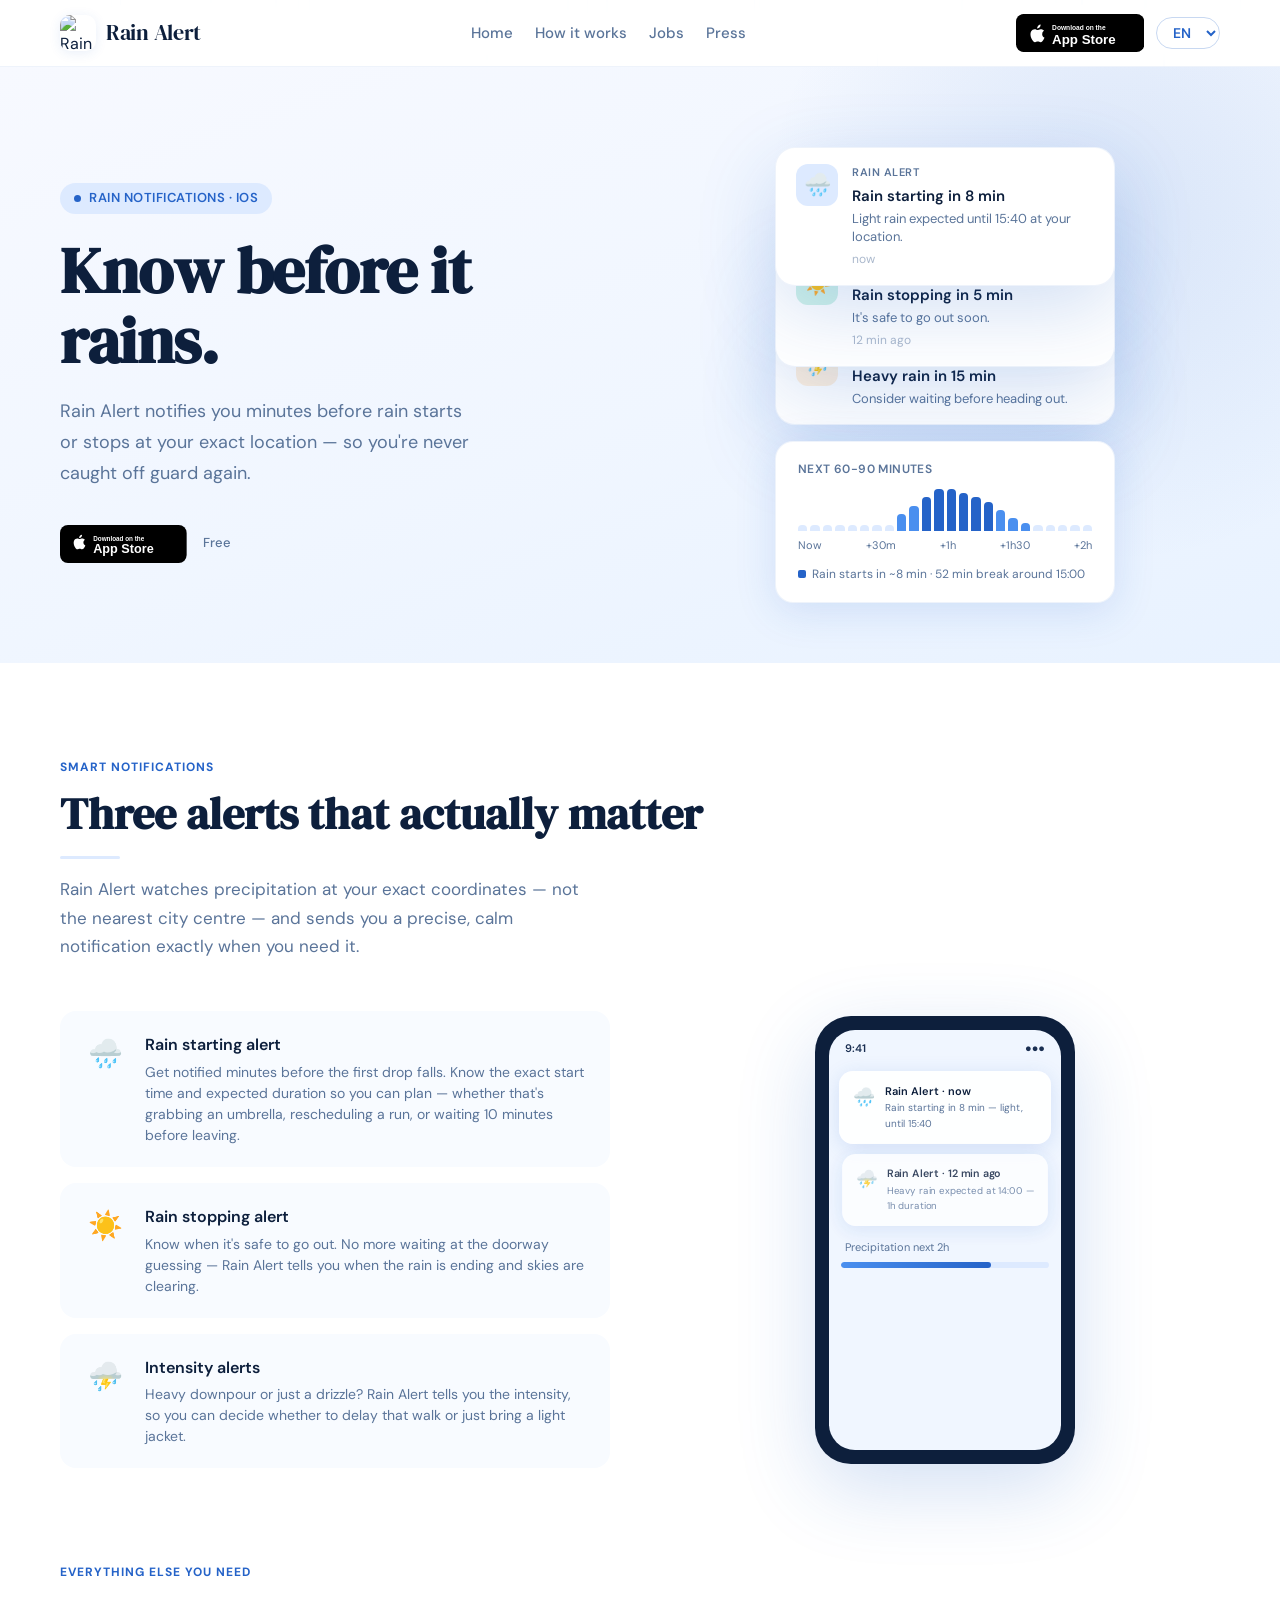
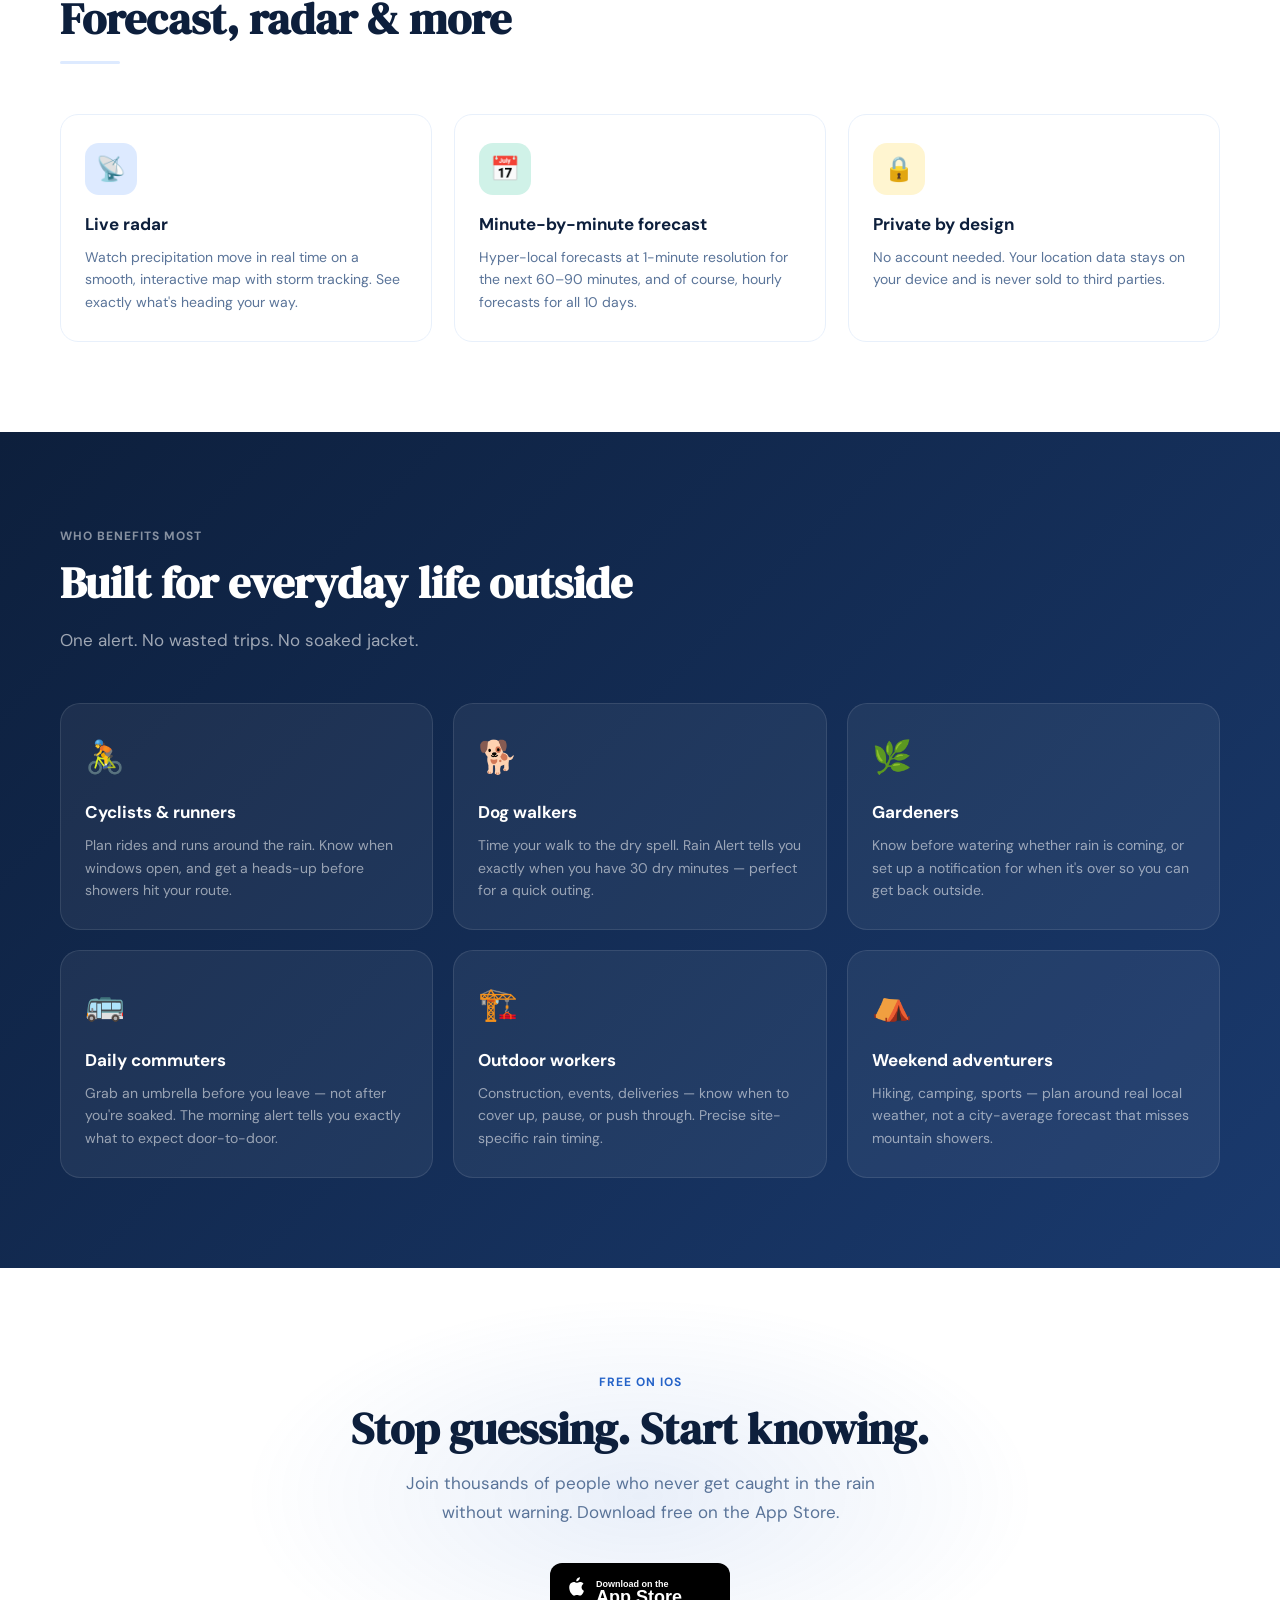
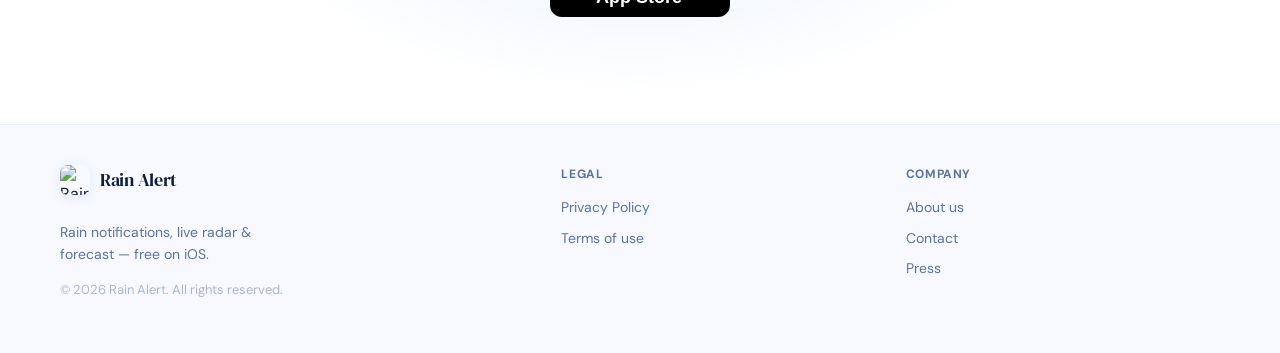
==== commit 117dee09: "Update index.html" ====
--- a/index.html
+++ b/index.html
@@ -588,7 +588,7 @@
     </section>
 
     <!-- ─── Proof strip ─── -->
-    <div class="proof-strip" role="complementary" aria-label="Stats">
+    <!-- <div class="proof-strip" role="complementary" aria-label="Stats">
       <div class="container proof-inner">
         <div class="proof-item">
           <span class="proof-num">8 min</span>
@@ -607,7 +607,7 @@
           <span class="proof-desc">privacy<br>first</span>
         </div>
       </div>
-    </div>
+    </div> -->
 
     <!-- ─── Notifications deep-dive ─── -->
     <section class="notif-section container" id="how-it-works" aria-label="How notifications work">
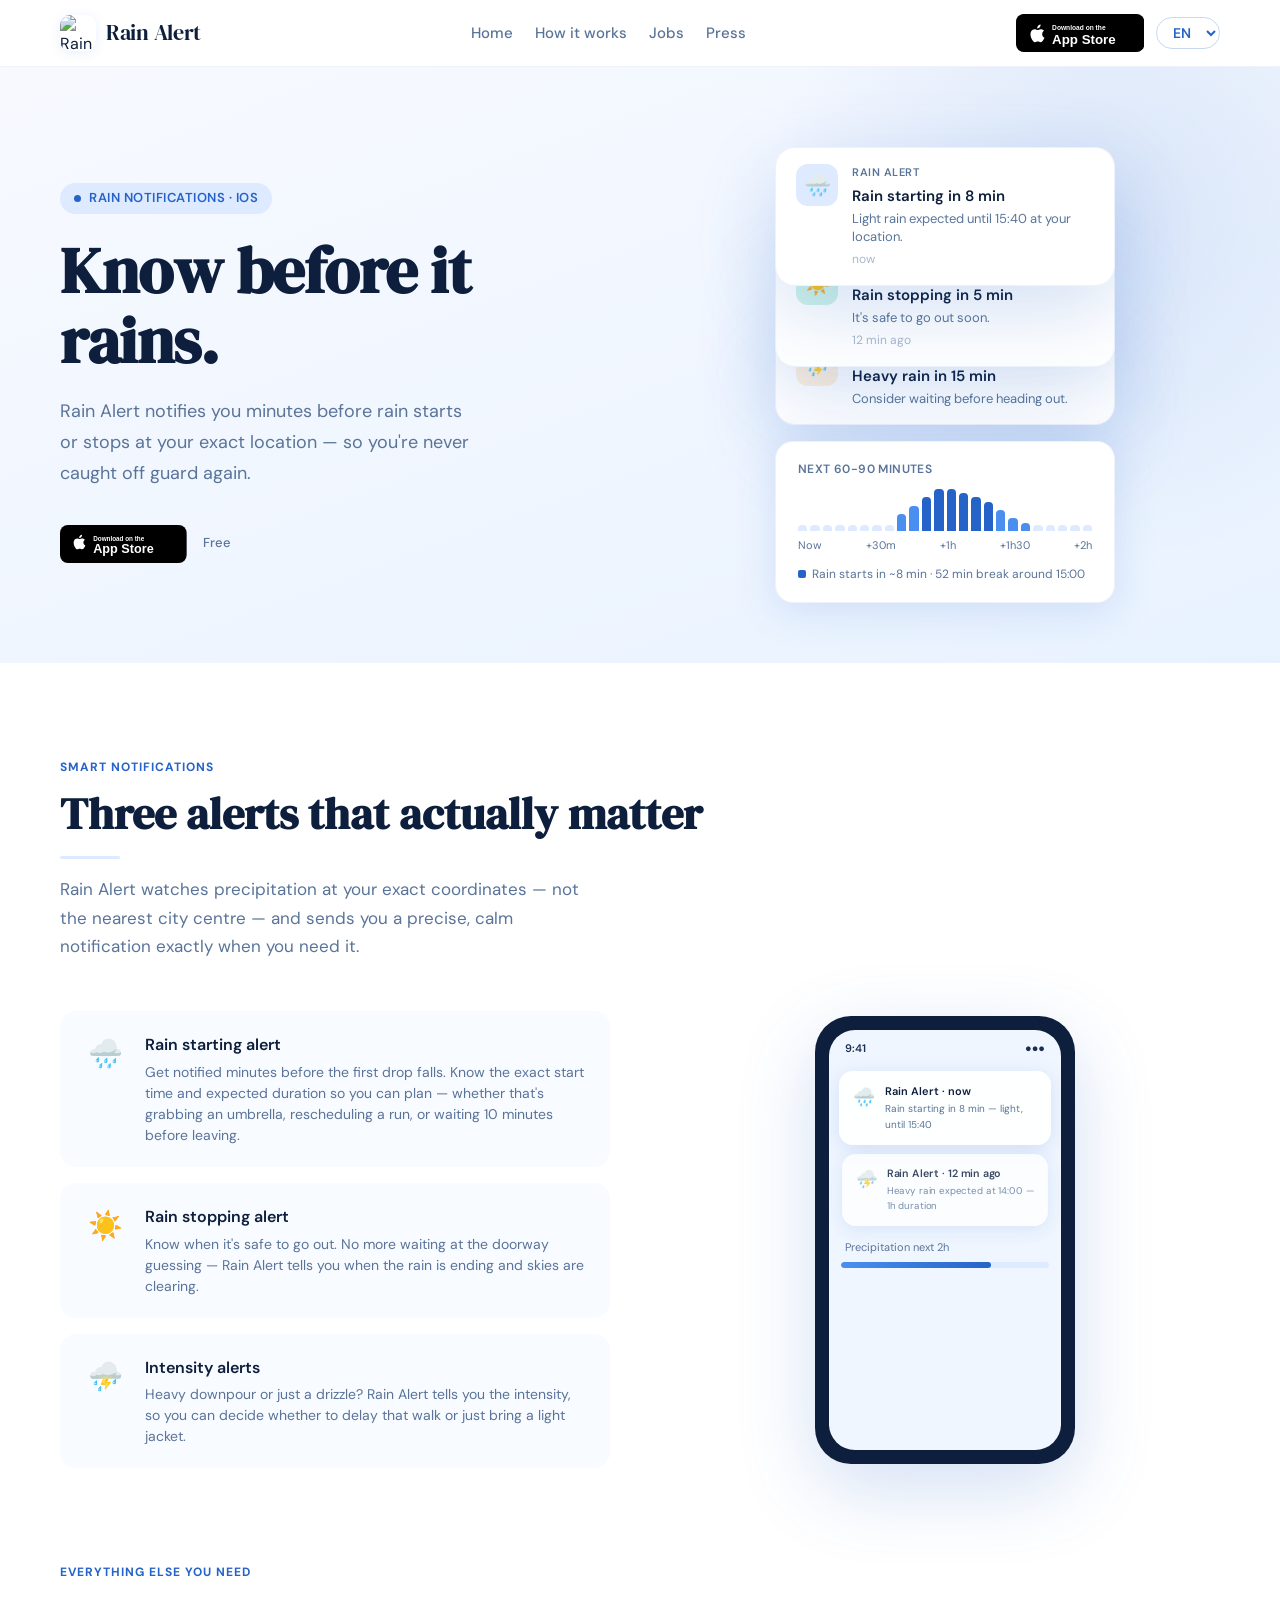
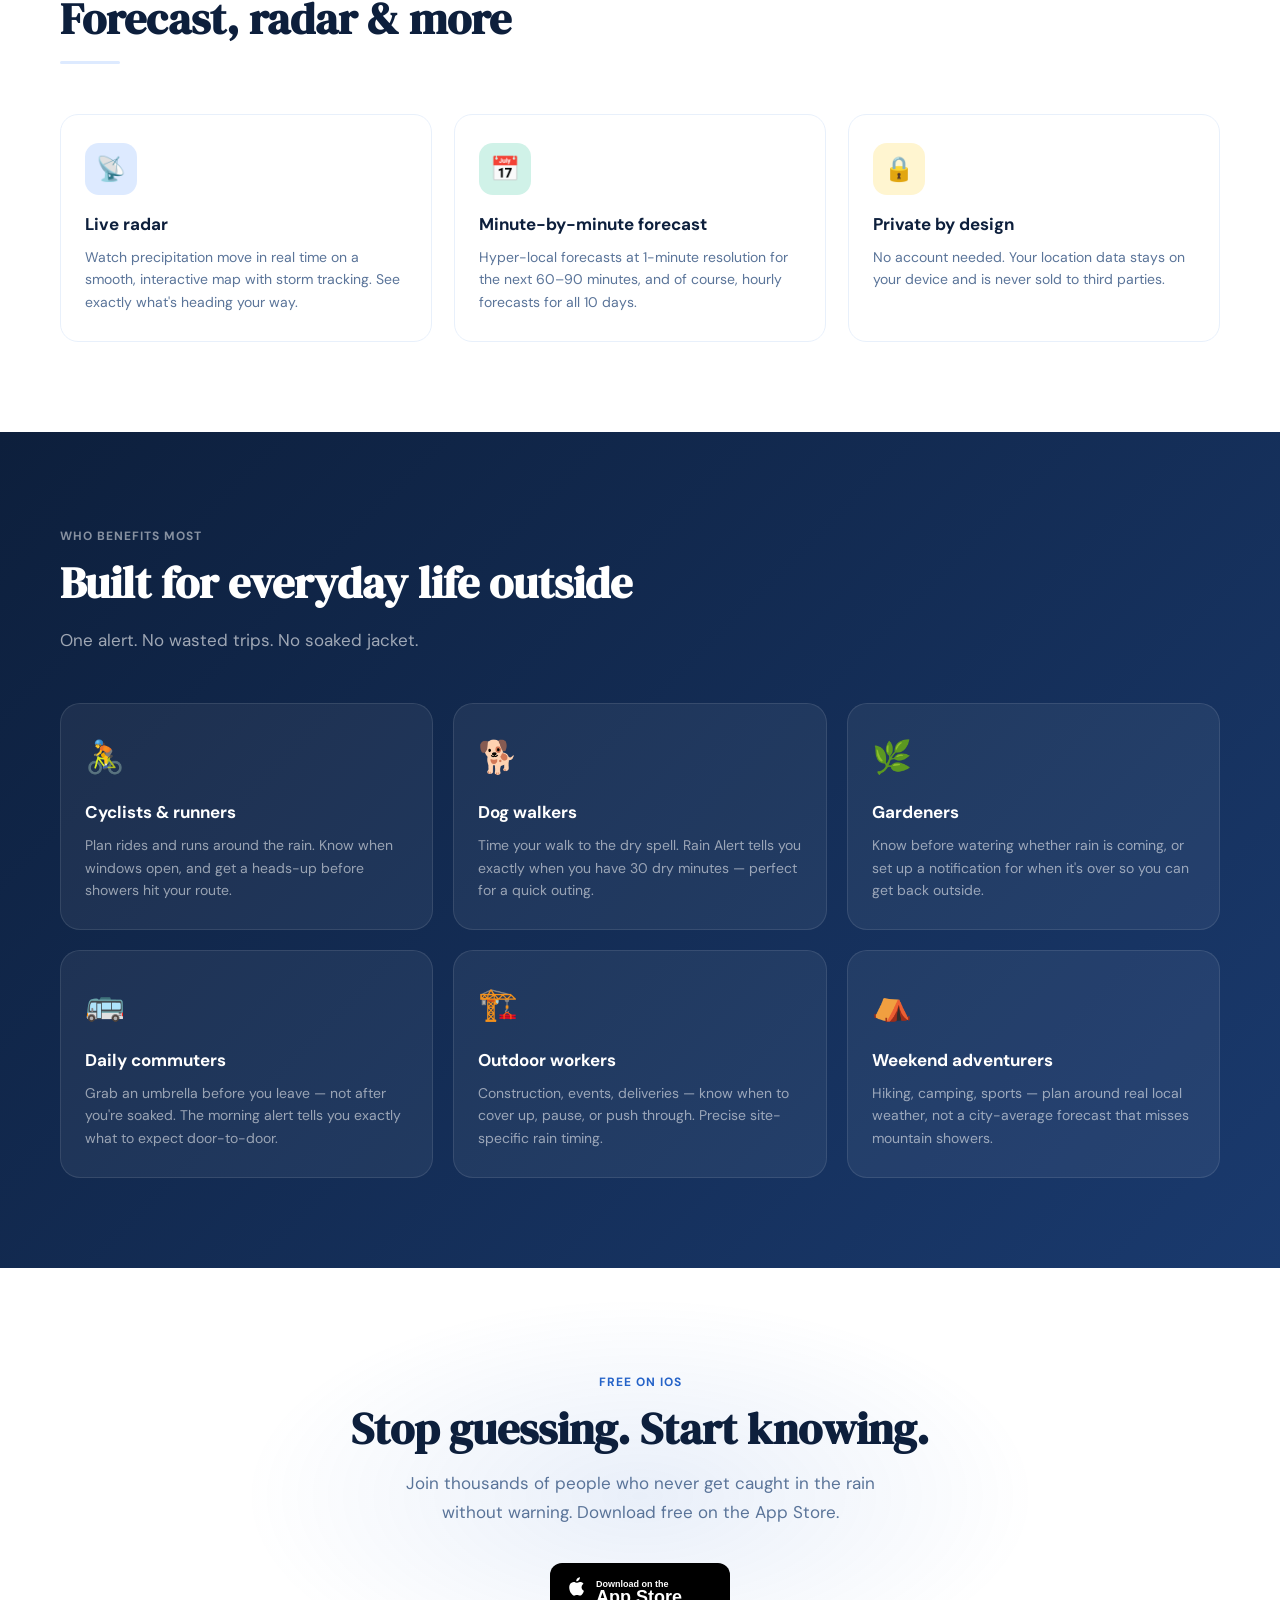
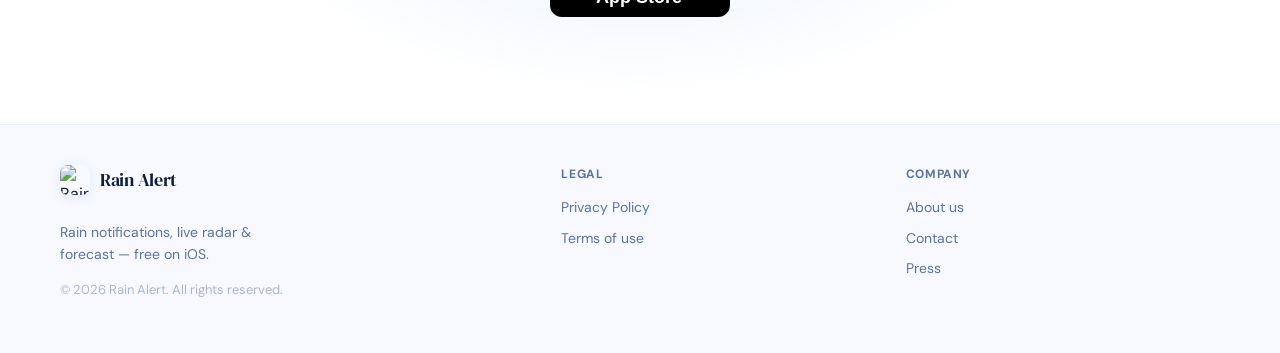
==== commit bdbc6158: "Update index.html" ====
--- a/index.html
+++ b/index.html
@@ -4,6 +4,7 @@
   <meta charset="utf-8" />
   <meta name="viewport" content="width=device-width, initial-scale=1" />
   <title>Rain Alert — Know Before It Rains</title>
+  <link rel="canonical" href="https://rainalert.app/"/>
   <link rel="icon" href="favicon.ico" type="image/x-icon">
   <link rel="icon" type="image/png" sizes="32x32" href="favicon-32x32.png">
   <link rel="preconnect" href="https://fonts.googleapis.com">
